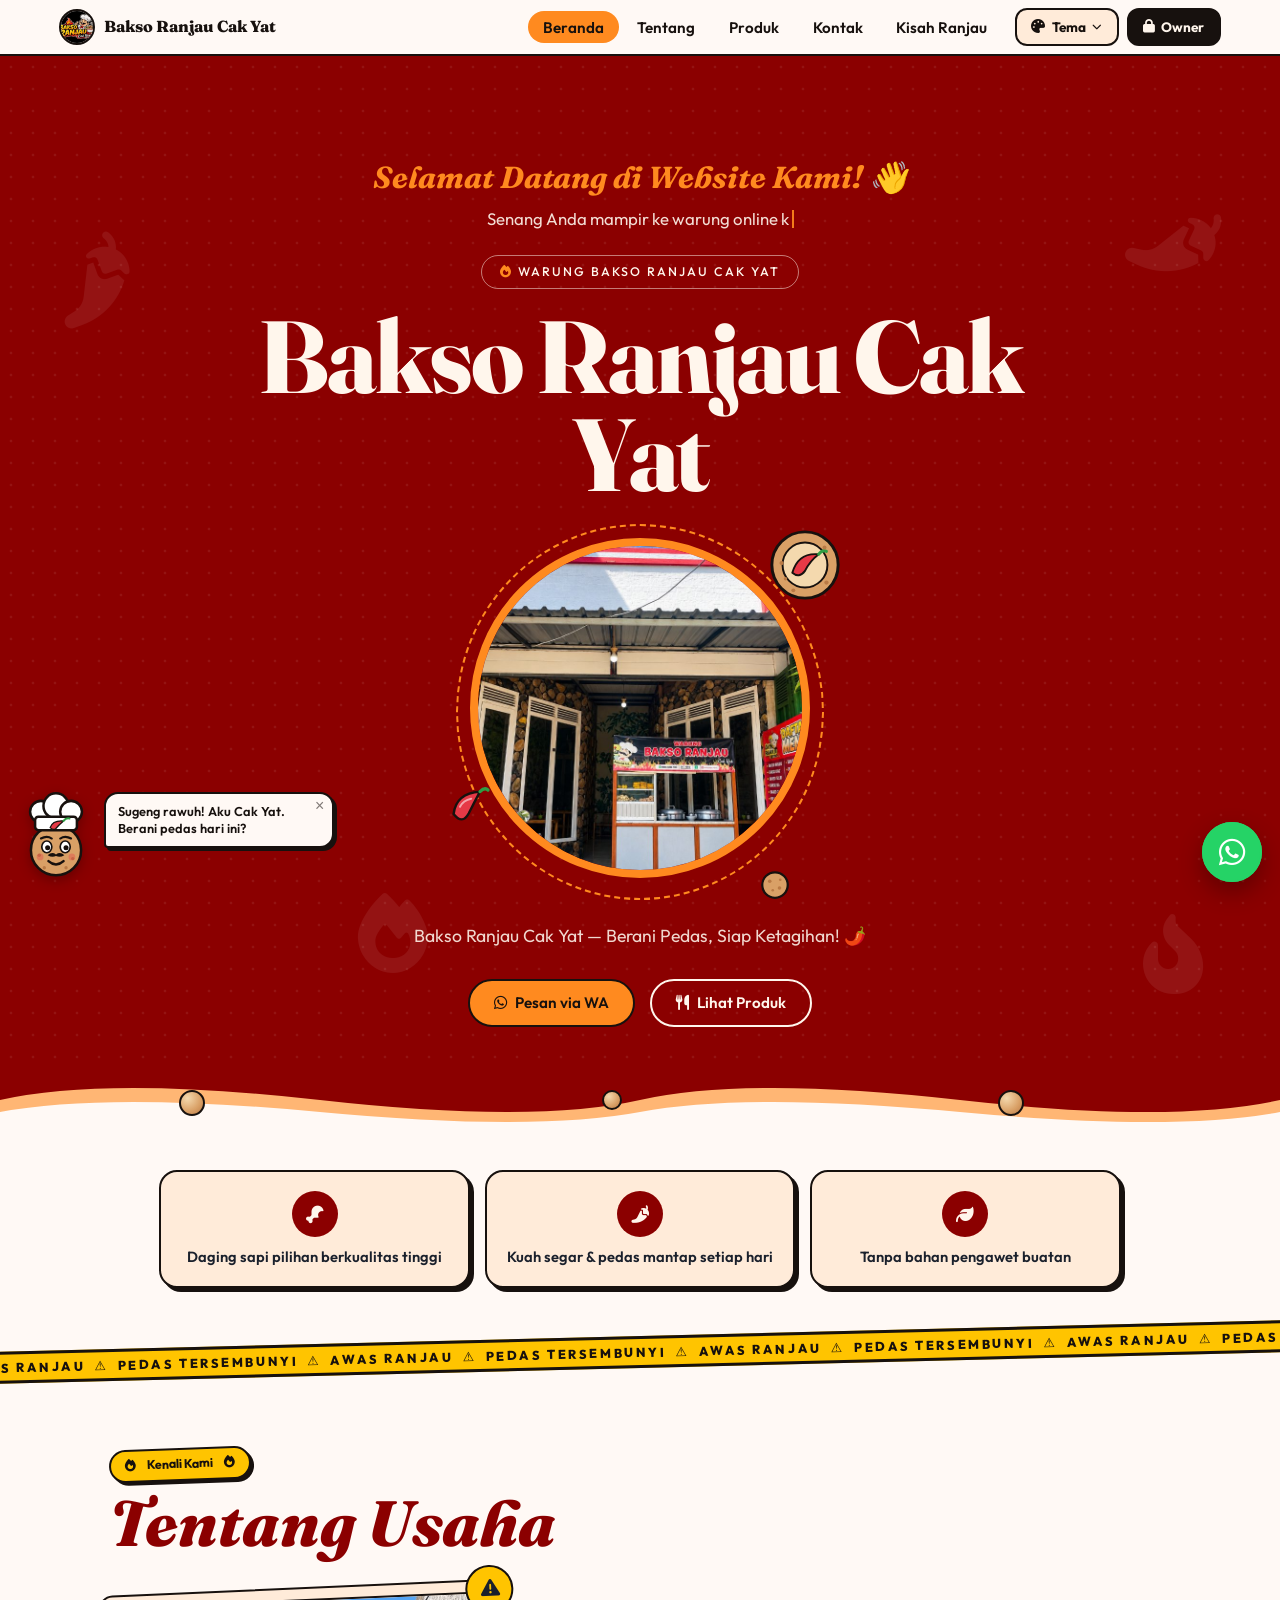
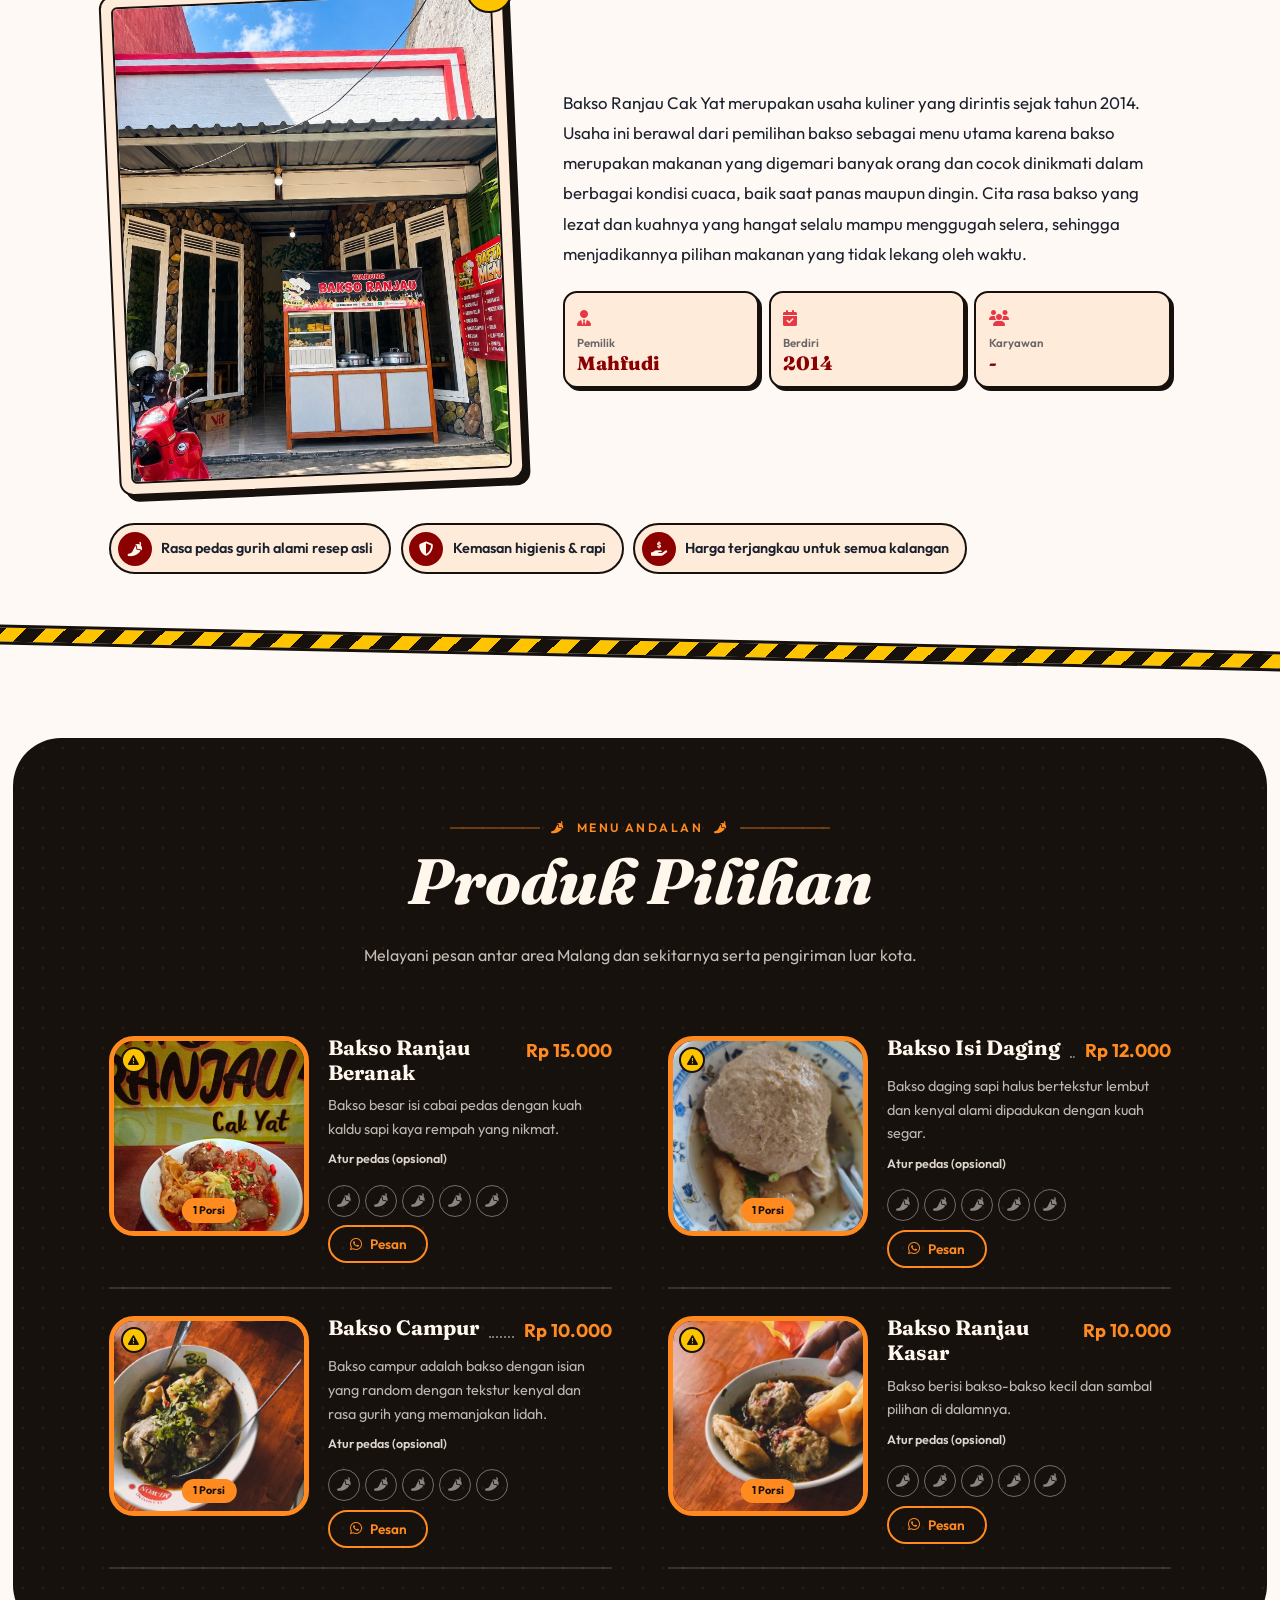
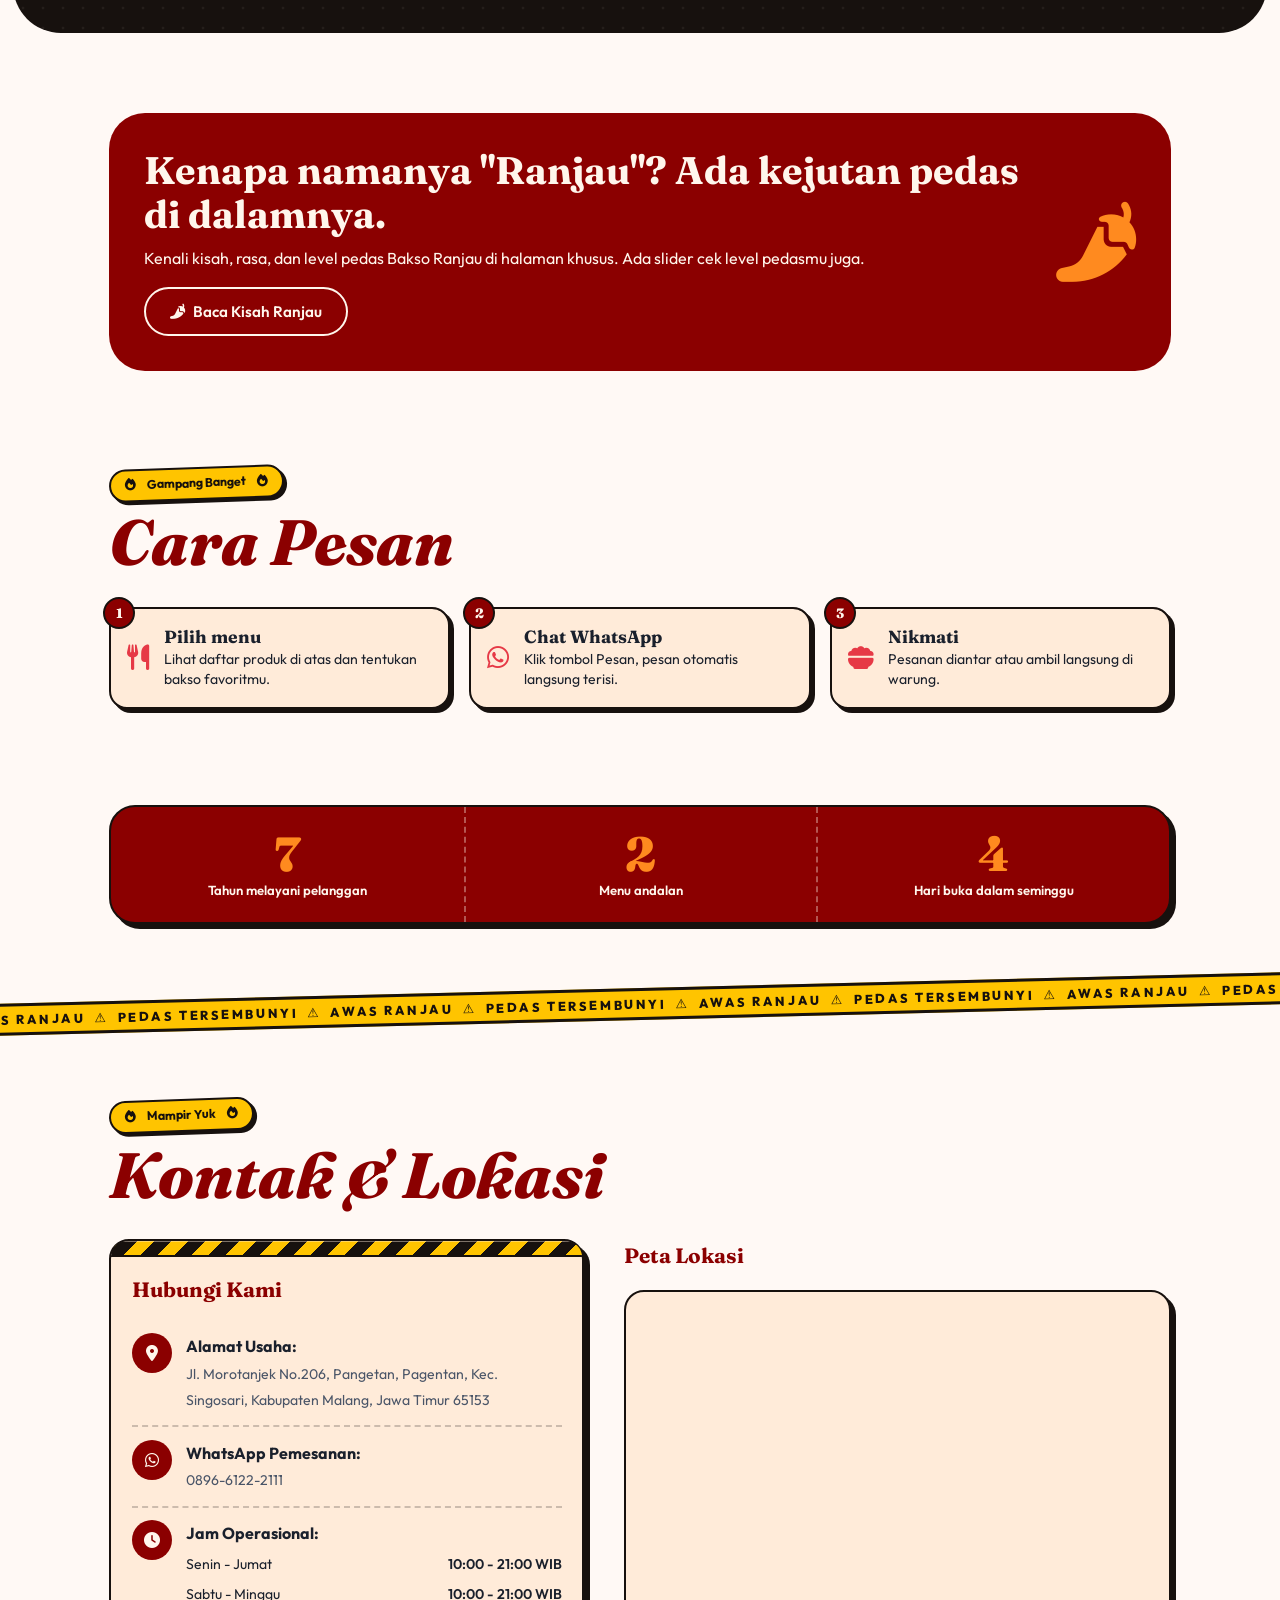
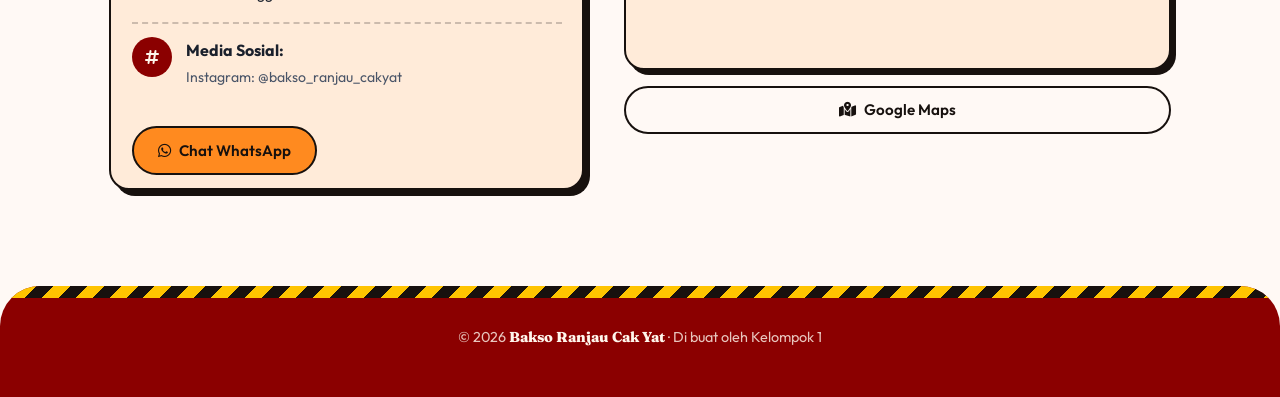
==== index.html @ 52c5f410 "Add files via upload" ====
<!DOCTYPE html>
<html lang="id">
<head>
    <meta charset="UTF-8">
    <meta name="viewport" content="width=device-width, initial-scale=1.0">
    <title id="siteTitle">Bakso Ranjau Cak Yat</title>
    
    <!-- Google Fonts -->
    <link rel="preconnect" href="https://fonts.googleapis.com">
    <link rel="preconnect" href="https://fonts.gstatic.com" crossorigin>
    <link href="https://fonts.googleapis.com/css2?family=Fraunces:ital,opsz,wght@0,9..144,600..900;1,9..144,600..900&family=Outfit:wght@400..700&display=swap" rel="stylesheet">
    
    <!-- FontAwesome icons -->
    <link rel="stylesheet" href="https://cdnjs.cloudflare.com/ajax/libs/font-awesome/6.4.0/css/all.min.css">

    <link rel="stylesheet" href="style.css?v=6">
</head>
<body>
    <header>
        <nav class="navbar">
            <a href="#beranda" class="logo-wrapper">
                <img id="navLogoImg" src="img/logo-toko.jpg" alt="Logo Toko" class="logo-img" onerror="this.src='https://placehold.co/40x40/8B0000/FFFFFF?text=Bakso'">
                <span class="logo" id="navLogo">Bakso Ranjau Cak Yat</span>
            </a>

            <!-- MENU NAVIGASI (di HP jadi bar bawah) -->
            <ul class="nav-links" id="navLinks">
                <li><a href="#beranda" class="aktif"><i class="fa-solid fa-house"></i><span>Beranda</span></a></li>
                <li><a href="#tentang"><i class="fa-solid fa-store"></i><span>Tentang</span></a></li>
                <li><a href="#produk"><i class="fa-solid fa-bowl-food"></i><span>Produk</span></a></li>
                <li><a href="#kontak"><i class="fa-solid fa-location-dot"></i><span>Kontak</span></a></li>
                <li><a href="ranjau.html"><i class="fa-solid fa-pepper-hot"></i><span>Kisah Ranjau</span></a></li>
            </ul>

            <div class="nav-aksi">
                <div class="theme-dropdown-container">
                    <button class="theme-dropdown-btn" id="btnThemeDropdown" onclick="toggleThemeDropdown(event)" aria-label="Pilih tema warna">
                        <i class="fa-solid fa-palette"></i><span class="teks">Tema</span><i class="fa-solid fa-chevron-down" style="font-size:.6rem"></i>
                    </button>
                    <div class="theme-dropdown-menu" id="themeDropdownMenu">
                        <button class="theme-option-btn" onclick="pilihTemaMenu('merahpedas')"><span class="theme-badge" style="background-color:#8B0000;"></span> Merah Pedas</button>
                        <button class="theme-option-btn" onclick="pilihTemaMenu('krem')"><span class="theme-badge" style="background-color:#FAEDCD;"></span> Krem Klasik</button>
                        <button class="theme-option-btn" onclick="pilihTemaMenu('abu')"><span class="theme-badge" style="background-color:#E2E8F0;"></span> Abu Modern</button>
                        <button class="theme-option-btn" onclick="pilihTemaMenu('kuning')"><span class="theme-badge" style="background-color:#FEF3C7;"></span> Kuning Hangat</button>
                        <button class="theme-option-btn" onclick="pilihTemaMenu('hijausejuk')"><span class="theme-badge" style="background-color:#D1FAE5;"></span> Hijau Sejuk</button>
                        <button class="theme-option-btn" onclick="pilihTemaMenu('ungu')"><span class="theme-badge" style="background-color:#EDE9FE;"></span> Ungu Elegan</button>
                    </div>
                </div>
                <a href="#" id="btnOpenOwner" class="btn-owner" aria-label="Menu owner" onclick="return window.bukaOwner?bukaOwner():(alert('owner.js tidak terbaca. Unggah owner.js ke folder yang sama dengan index.html.'),false)"><i class="fa-solid fa-lock"></i><span class="teks">Owner</span></a>
            </div>
        </nav>
    </header>

    <main>
        <div class="hero-band">
            <i class="fa-solid fa-pepper-hot float-deco d1"></i>
            <i class="fa-solid fa-fire float-deco d2"></i>
            <i class="fa-solid fa-pepper-hot float-deco d3"></i>
            <i class="fa-solid fa-fire-flame-curved float-deco d4"></i>

            <section id="beranda">
                <div class="hero">
                    <div class="hero-content">
                        <div class="welcome"><span class="welcome-hi">Selamat Datang di Website Kami! 👋</span><span class="welcome-type"><span id="welcomeTyping"></span><b class="caret"></b></span></div>
                        <span class="label-kecil" id="dispLabelKecil"><i class="fa-solid fa-fire"></i> Warung Bakso Ranjau Cak Yat</span>
                        <h1 id="dispNamaUsaha">Bakso Ranjau Cak Yat</h1>
                        <p id="dispSlogan">Bakso Ranjau Cak Yat — Berani Pedas, Siap Ketagihan! 🌶️</p>
                        <div class="hero-buttons">
                            <a href="#" id="btnPesanWaHero" class="btn btn-primary" target="_blank"><i class="fa-brands fa-whatsapp"></i> Pesan via WA</a>
                            <a href="#produk" class="btn btn-secondary"><i class="fa-solid fa-utensils"></i> Lihat Produk</a>
                        </div>
                    </div>
                    <div class="hero-image">
                        <div class="hero-image-wrapper">
                            <img id="dispFotoUtama" src="img/foto-utama.jpg" alt="Bakso Ranjau Cak Yat" onerror="this.src='https://placehold.co/400x360/8B0000/FFFFFF?text=Bakso+Ranjau+Cak+Yat'">
                            <div class="apung-wrap" aria-hidden="true">
                                <svg class="uap" style="left:34%" viewBox="0 0 16 36"><path d="M8 35 C0 28 14 22 8 14 C4 9 10 4 8 0" fill="none" stroke="#FFF6EC" stroke-width="3" stroke-linecap="round"/></svg>
                                <svg class="uap" style="left:50%;animation-delay:-1s" viewBox="0 0 16 36"><path d="M8 35 C0 28 14 22 8 14 C4 9 10 4 8 0" fill="none" stroke="#FFF6EC" stroke-width="3" stroke-linecap="round"/></svg>
                                <svg class="uap" style="left:66%;animation-delay:-2s" viewBox="0 0 16 36"><path d="M8 35 C0 28 14 22 8 14 C4 9 10 4 8 0" fill="none" stroke="#FFF6EC" stroke-width="3" stroke-linecap="round"/></svg>
                                <svg class="ba ba1" viewBox="0 0 80 80"><circle cx="40" cy="40" r="34" fill="#D9A066" stroke="#17110E" stroke-width="3"/><circle cx="40" cy="40" r="23" fill="#F4D9AE" stroke="#17110E" stroke-width="2"/><path d="M27 48 Q33 27 54 29 Q45 36 40 46 Q34 54 27 48Z" fill="#E63946" stroke="#17110E" stroke-width="2" stroke-linejoin="round"/><path d="M54 29 q4-5 8-3" stroke="#2F9E44" stroke-width="3" fill="none" stroke-linecap="round"/><g fill="#B97A45"><circle cx="16" cy="38" r="2.2"/><circle cx="62" cy="58" r="2.2"/><circle cx="28" cy="66" r="2"/><circle cx="60" cy="22" r="2"/><circle cx="20" cy="54" r="1.8"/></g></svg>
                                <svg class="ba ba2" viewBox="0 0 60 60"><path d="M12 40 Q15 14 45 12 Q37 27 31 39 Q23 54 12 40Z" fill="#E63946" stroke="#17110E" stroke-width="3" stroke-linejoin="round"/><path d="M45 12 q6-6 10-2" stroke="#2F9E44" stroke-width="4" fill="none" stroke-linecap="round"/><path d="M20 31 Q24 23 34 21" stroke="#fff" stroke-opacity=".55" stroke-width="2.5" fill="none" stroke-linecap="round"/></svg>
                                <svg class="ba ba3" viewBox="0 0 40 40"><circle cx="20" cy="20" r="17" fill="#D9A066" stroke="#17110E" stroke-width="3"/><g fill="#B97A45"><circle cx="13" cy="15" r="2.4"/><circle cx="26" cy="24" r="2.4"/><circle cx="17" cy="27" r="1.8"/><circle cx="27" cy="13" r="1.8"/></g></svg>
                            </div>
                        </div>
                    </div>
                </div>
            </section>
        </div>

        <div class="kuah" aria-hidden="true">
            <svg class="o2" viewBox="0 0 1200 56" preserveAspectRatio="none"><path d="M0 0H1200V38Q1150 58 1050 38T900 38T750 38T600 38T450 38T300 38T150 38T0 38Z"/></svg>
            <svg class="o1" viewBox="0 0 1200 56" preserveAspectRatio="none"><path d="M0 0H1200V26Q1150 50 1050 26T900 26T750 26T600 26T450 26T300 26T150 26T0 26Z"/></svg>
            <span class="bola b1"></span><span class="bola b2"></span><span class="bola b3"></span>
        </div>

        <div class="fakta-container">
            <div class="fakta-card" id="dispFakta1">
                <div class="fakta-icon-badge"><i class="fa-solid fa-drumstick-bite"></i></div>
                <span id="dispFakta1Teks">Daging sapi pilihan berkualitas tinggi</span>
            </div>
            <div class="fakta-card" id="dispFakta2">
                <div class="fakta-icon-badge"><i class="fa-solid fa-pepper-hot"></i></div>
                <span id="dispFakta2Teks">Kuah segar & pedas mantap setiap hari</span>
            </div>
            <div class="fakta-card" id="dispFakta3">
                <div class="fakta-icon-badge"><i class="fa-solid fa-leaf"></i></div>
                <span id="dispFakta3Teks">Tanpa bahan pengawet buatan</span>
            </div>
        </div>

        <div class="pita pita-teks" aria-hidden="true">AWAS RANJAU &nbsp;⚠&nbsp; PEDAS TERSEMBUNYI &nbsp;⚠&nbsp; AWAS RANJAU &nbsp;⚠&nbsp; PEDAS TERSEMBUNYI &nbsp;⚠&nbsp; AWAS RANJAU &nbsp;⚠&nbsp; PEDAS TERSEMBUNYI &nbsp;⚠&nbsp; AWAS RANJAU &nbsp;⚠&nbsp; PEDAS TERSEMBUNYI &nbsp;⚠&nbsp; AWAS RANJAU &nbsp;⚠&nbsp; PEDAS TERSEMBUNYI &nbsp;⚠&nbsp; AWAS RANJAU &nbsp;⚠&nbsp; PEDAS TERSEMBUNYI &nbsp;⚠&nbsp; AWAS RANJAU &nbsp;⚠&nbsp; PEDAS TERSEMBUNYI &nbsp;⚠&nbsp; AWAS RANJAU &nbsp;⚠&nbsp; PEDAS TERSEMBUNYI &nbsp;⚠&nbsp; </div>

        <section id="tentang">
            <div class="section-header">
                <span class="section-kicker"><i class="fa-solid fa-fire"></i> Kenali Kami <i class="fa-solid fa-fire"></i></span>
                <h2 class="section-title">Tentang Usaha</h2>
            </div>
            
            <div class="tentang-grid-container">
                <div class="tentang-card-main">
                    <p class="tentang-cerita-text" id="dispCerita">Bakso Ranjau Cak Yat merupakan usaha kuliner yang dirintis sejak tahun 2014. Usaha ini berawal dari pemilihan bakso sebagai menu utama karena bakso merupakan makanan yang digemari banyak orang dan cocok dinikmati dalam berbagai kondisi cuaca, baik saat panas maupun dingin. Cita rasa bakso yang lezat dan kuahnya yang hangat selalu mampu menggugah selera, sehingga menjadikannya pilihan makanan yang tidak lekang oleh waktu.</p>
                    
                    <div class="stats-grid-new">
                        <div class="stat-card-item">
                            <div class="stat-icon-wrapper"><i class="fa-solid fa-user-tie"></i></div>
                            <div>
                                <div class="stat-info-title">Pemilik</div>
                                <div class="stat-info-val" id="dispPemilik">Mahfudi</div>
                            </div>
                        </div>
                        <div class="stat-card-item">
                            <div class="stat-icon-wrapper"><i class="fa-solid fa-calendar-check"></i></div>
                            <div>
                                <div class="stat-info-title">Berdiri</div>
                                <div class="stat-info-val" id="dispBerdiri">2014</div>
                            </div>
                        </div>
                        <div class="stat-card-item">
                            <div class="stat-icon-wrapper"><i class="fa-solid fa-users"></i></div>
                            <div>
                                <div class="stat-info-title">Karyawan</div>
                                <div class="stat-info-val" id="dispKaryawan">-</div>
                            </div>
                        </div>
                    </div>
                </div>

                <div class="tentang-photo">
                    <span class="tentang-photo-badge"><i class="fa-solid fa-triangle-exclamation"></i></span>
                    <img id="dispFotoTentang" src="img/foto-utama.jpg" alt="Foto Usaha Bakso" class="tentang-img-main" onerror="this.src='https://placehold.co/420x300/8B0000/FFFFFF?text=Kuliner+Bakso+Singosari'">
                </div>
            </div>

            <div class="keunggulan-grid-new">
                <div class="keunggulan-card-item">
                    <div class="keunggulan-badge-icon kb-1"><i class="fa-solid fa-pepper-hot"></i></div>
                    <div class="keunggulan-text-title" id="dispKeunggulan1Teks">Rasa pedas gurih alami resep asli</div>
                </div>
                <div class="keunggulan-card-item">
                    <div class="keunggulan-badge-icon kb-2"><i class="fa-solid fa-shield-halved"></i></div>
                    <div class="keunggulan-text-title" id="dispKeunggulan2Teks">Kemasan higienis & rapi</div>
                </div>
                <div class="keunggulan-card-item">
                    <div class="keunggulan-badge-icon kb-3"><i class="fa-solid fa-hand-holding-dollar"></i></div>
                    <div class="keunggulan-text-title" id="dispKeunggulan3Teks">Harga terjangkau untuk semua kalangan</div>
                </div>
            </div>
        </section>

        <div class="pita pita-garis" aria-hidden="true"></div>

        <div class="band-dark">
            <section id="produk">
                <div class="section-header">
                    <span class="section-kicker"><i class="fa-solid fa-pepper-hot"></i> Menu Andalan <i class="fa-solid fa-pepper-hot"></i></span>
                    <h2 class="section-title">Produk Pilihan</h2>
                </div>
                <p class="keterangan-produk" id="dispKeteranganProduk">Melayani pesan antar area Malang dan sekitarnya serta pengiriman luar kota.</p>
                <div class="produk-grid" id="produkGrid"></div>
            </section>
        </div>

        <section id="kisah" class="reveal">
            <div class="kisah-card">
                <div>
                    <h3>Kenapa namanya "Ranjau"? Ada kejutan pedas di dalamnya.</h3>
                    <p>Kenali kisah, rasa, dan level pedas Bakso Ranjau di halaman khusus. Ada slider cek level pedasmu juga.</p>
                    <a href="ranjau.html" class="btn"><i class="fa-solid fa-pepper-hot"></i> Baca Kisah Ranjau</a>
                </div>
                <i class="fa-solid fa-pepper-hot goyang"></i>
            </div>
        </section>

        <section id="cara-pesan" class="reveal">
            <div class="section-header">
                <span class="section-kicker"><i class="fa-solid fa-fire"></i> Gampang Banget <i class="fa-solid fa-fire"></i></span>
                <h2 class="section-title">Cara Pesan</h2>
            </div>
            <div class="langkah-grid">
                <div class="langkah"><i class="fa-solid fa-utensils"></i><h3>Pilih menu</h3><p>Lihat daftar produk di atas dan tentukan bakso favoritmu.</p></div>
                <div class="langkah"><i class="fa-brands fa-whatsapp"></i><h3>Chat WhatsApp</h3><p>Klik tombol Pesan, pesan otomatis langsung terisi.</p></div>
                <div class="langkah"><i class="fa-solid fa-bowl-food"></i><h3>Nikmati</h3><p>Pesanan diantar atau ambil langsung di warung.</p></div>
            </div>
        </section>

        <section id="angka" class="reveal">
            <div class="angka-grid">
                <div class="angka-item"><b data-count id="cntTahun">0</b><span>Tahun melayani pelanggan</span></div>
                <div class="angka-item"><b data-count id="cntMenu">0</b><span>Menu andalan</span></div>
                <div class="angka-item"><b data-count="7">0</b><span>Hari buka dalam seminggu</span></div>
            </div>
        </section>

        <div class="pita pita-teks" aria-hidden="true">AWAS RANJAU &nbsp;⚠&nbsp; PEDAS TERSEMBUNYI &nbsp;⚠&nbsp; AWAS RANJAU &nbsp;⚠&nbsp; PEDAS TERSEMBUNYI &nbsp;⚠&nbsp; AWAS RANJAU &nbsp;⚠&nbsp; PEDAS TERSEMBUNYI &nbsp;⚠&nbsp; AWAS RANJAU &nbsp;⚠&nbsp; PEDAS TERSEMBUNYI &nbsp;⚠&nbsp; AWAS RANJAU &nbsp;⚠&nbsp; PEDAS TERSEMBUNYI &nbsp;⚠&nbsp; AWAS RANJAU &nbsp;⚠&nbsp; PEDAS TERSEMBUNYI &nbsp;⚠&nbsp; AWAS RANJAU &nbsp;⚠&nbsp; PEDAS TERSEMBUNYI &nbsp;⚠&nbsp; AWAS RANJAU &nbsp;⚠&nbsp; PEDAS TERSEMBUNYI &nbsp;⚠&nbsp; </div>

        <section id="kontak">
            <div class="section-header">
                <span class="section-kicker"><i class="fa-solid fa-fire"></i> Mampir Yuk <i class="fa-solid fa-fire"></i></span>
                <h2 class="section-title">Kontak & Lokasi</h2>
            </div>
            <div class="kontak-container">
                <div class="kontak-info">
                    <h3 style="font-family: var(--font-judul); color: var(--warna-utama); font-size: 1.3rem; margin-bottom: 0.8rem;">Hubungi Kami</h3>
                    <ul>
                        <li>
                            <div class="icon-circle"><i class="fa-solid fa-location-dot"></i></div>
                            <div>
                                <strong style="display: block; color: var(--warna-teks);">Alamat Usaha:</strong>
                                <span id="dispAlamat" style="color: #4A5568; font-size: 0.88rem;">Jl. Morotanjek No.206, Pangetan, Pagentan, Kec. Singosari, Kabupaten Malang, Jawa Timur 65153</span>
                            </div>
                        </li>
                        <li>
                            <div class="icon-circle"><i class="fa-brands fa-whatsapp"></i></div>
                            <div>
                                <strong style="display: block; color: var(--warna-teks);">WhatsApp Pemesanan:</strong>
                                <span id="dispNoWaTeks" style="color: #4A5568; font-size: 0.88rem;">0896-6122-2111</span>
                            </div>
                        </li>
                        <li>
                            <div class="icon-circle"><i class="fa-solid fa-clock"></i></div>
                            <div style="width: 100%;">
                                <strong style="display: block; color: var(--warna-teks);">Jam Operasional:</strong>
                                <table class="tabel-jam">
                                    <tr><td>Senin - Jumat</td><td id="dispJamWeekday">10:00 - 21:00 WIB</td></tr>
                                    <tr><td>Sabtu - Minggu</td><td id="dispJamWeekend">10:00 - 21:00 WIB</td></tr>
                                </table>
                            </div>
                        </li>
                        <li>
                            <div class="icon-circle"><i class="fa-solid fa-hashtag"></i></div>
                            <div>
                                <strong style="display: block; color: var(--warna-teks);">Media Sosial:</strong>
                                <span id="dispMedsos" style="color: #4A5568; font-size: 0.88rem;">Instagram: @bakso_ranjau_cakyat</span>
                            </div>
                        </li>
                    </ul>
                    <div style="margin-top: 1.5rem;">
                        <a href="#" id="btnChatKontak" class="btn btn-primary" target="_blank"><i class="fa-brands fa-whatsapp"></i> Chat WhatsApp</a>
                    </div>
                </div>

                <div style="display: flex; flex-direction: column; gap: 1rem;">
                    <h3 style="font-family: var(--font-judul); color: var(--warna-utama); font-size: 1.3rem;">Peta Lokasi</h3>
                    <div class="map-box" id="mapContainer">
                        <div style="padding: 1rem; color: #666;">Memuat Peta...</div>
                    </div>
                    <a href="https://maps.google.com/?q=Singosari+Malang" id="dispGoogleMaps" target="_blank" class="btn btn-secondary" style="text-align: center;"><i class="fa-solid fa-map-location-dot"></i> Google Maps</a>
                </div>
            </div>
        </section>
    </main>

    <footer>
        <p>&copy; <span id="dispTahunFooter">2026</span> <strong><span id="dispNamaUsahaFooter">Bakso Ranjau Cak Yat</span></strong> &middot; Di buat oleh Kelompok 1</p>
    </footer>

    <div class="maskot" id="maskot" data-ex="senyum" role="button" tabindex="0" aria-label="Cak Yat, ketuk untuk ngobrol">
        <svg class="maskot-svg" viewBox="0 0 100 110" aria-hidden="true">
            <circle class="wajah" cx="50" cy="72" r="30" stroke="#17110E" stroke-width="3"/>
            <g fill="#B97A45"><circle cx="30" cy="78" r="2"/><circle cx="70" cy="82" r="2"/><circle cx="62" cy="93" r="2"/><circle cx="36" cy="93" r="2"/></g>
            <g stroke="#17110E" stroke-width="3" fill="#fff" stroke-linejoin="round">
                <circle cx="32" cy="26" r="13"/><circle cx="50" cy="19" r="15"/><circle cx="68" cy="26" r="13"/>
                <rect x="25" y="32" width="50" height="16" rx="4"/>
            </g>
            <path d="M43 45 Q46 36 59 37 Q53 42 50 46 Q47 49 43 45Z" fill="#E63946" stroke="#17110E" stroke-width="1.6" stroke-linejoin="round"/>
            <path d="M59 37 q3-4 7-3" stroke="#2F9E44" stroke-width="2.6" fill="none" stroke-linecap="round"/>
            <g class="mata">
                <ellipse cx="39" cy="68" rx="6" ry="7" fill="#fff" stroke="#17110E" stroke-width="2"/><ellipse cx="61" cy="68" rx="6" ry="7" fill="#fff" stroke="#17110E" stroke-width="2"/>
                <circle cx="40" cy="69" r="3" fill="#17110E"/><circle cx="62" cy="69" r="3" fill="#17110E"/>
            </g>
            <path d="M32 58 Q39 54 45 58 M55 58 Q61 54 68 58" stroke="#17110E" stroke-width="2.5" fill="none" stroke-linecap="round"/>
            <circle cx="31" cy="80" r="4" fill="#E63946" opacity=".35"/><circle cx="69" cy="80" r="4" fill="#E63946" opacity=".35"/>
            <path d="M40 78 Q45 73 50 77 Q55 73 60 78 Q55 81 50 79 Q45 81 40 78Z" fill="#17110E"/>
            <path class="mt mt-senyum" d="M41 85 Q50 93 59 85" stroke="#17110E" stroke-width="3" fill="none" stroke-linecap="round"/>
            <g class="mt mt-nyengir"><path d="M38 83 Q50 99 62 83Z" fill="#fff" stroke="#17110E" stroke-width="3" stroke-linejoin="round"/><path d="M41 88 H59" stroke="#17110E" stroke-width="2"/></g>
            <g class="mt mt-pedas"><ellipse cx="50" cy="89" rx="7" ry="7" fill="#7A1010" stroke="#17110E" stroke-width="3"/><path d="M46 92 Q50 88 54 92" fill="#E63946"/></g>
            <g class="keringat" fill="#7CC7FF" stroke="#17110E" stroke-width="1.6"><path d="M78 56 q5 7 0 11 q-5-4 0-11z"/><path d="M20 64 q4 6 0 9 q-4-3 0-9z"/></g>
        </svg>
        <div class="maskot-bubble" id="maskotBubble"><button type="button" class="maskot-tutup" id="maskotTutup" aria-label="Sembunyikan Cak Yat">&times;</button><span id="maskotTeks"></span></div>
    </div>

    <a href="#" id="waFloat" class="wa-float" target="_blank" aria-label="WhatsApp Chat"><i class="fa-brands fa-whatsapp"></i></a>

    <div class="modal-overlay" id="modalPassword">
        <div class="modal-content" style="max-width: 380px; text-align: center;">
            <button class="modal-close" onclick="closeModal('modalPassword')">&times;</button>
            <h3 style="margin-bottom: 0.8rem; color: var(--warna-utama);"><i class="fa-solid fa-user-shield"></i> Akses Owner</h3>
            <p style="font-size: 0.85rem; margin-bottom: 1rem; color: #666;">Masukkan password pemilik untuk mengedit:</p>
            <div class="form-group">
                <input type="password" id="inputPassOwner" placeholder="Password Owner" style="text-align: center; font-size: 1rem;">
            </div>
            <p id="errorPass" style="color: #E53E3E; font-size: 0.8rem; display: none; margin-bottom: 0.8rem;">Password salah!</p>
            <button onclick="checkOwnerPass()" class="btn btn-primary" style="width: 100%;">Masuk Panel</button>
        </div>
    </div>

    <div class="modal-overlay" id="modalDashboard">
        <div class="modal-content">
            <button class="modal-close" onclick="closeModal('modalDashboard')">&times;</button>
            <h2 style="margin-bottom: 1rem; color: var(--warna-utama); font-family: var(--font-judul);"><i class="fa-solid fa-pen-to-square"></i> Panel Kelola Website</h2>

            <div style="display: flex; flex-wrap: wrap; gap: 0.3rem; border-bottom: 2px solid #E2E8F0; margin-bottom: 1rem;">
                <button class="tab-btn active" onclick="switchTab(event, 'tabProduk')">Produk</button>
                <button class="tab-btn" onclick="switchTab(event, 'tabFotoLogo')">Logo/Foto Toko</button>
                <button class="tab-btn" onclick="switchTab(event, 'tabKontakJam')">Kontak</button>
                <button class="tab-btn" onclick="switchTab(event, 'tabPassword')">Password Owner</button>
                <button class="tab-btn" onclick="switchTab(event, 'tabPublikasi')">Publikasi</button>
            </div>

            <!-- TAB 1: Produk -->
            <div id="tabProduk" class="tab-content active">
                <button onclick="openFormProduk()" class="btn btn-primary" style="margin-bottom: 1rem;"><i class="fa-solid fa-plus"></i> Tambah Produk</button>
                <table class="admin-table">
                    <thead><tr><th>Foto</th><th>Nama</th><th>Harga</th><th>Aksi</th></tr></thead>
                    <tbody id="tbodyProdukAdmin"></tbody>
                </table>
            </div>

            <!-- TAB 2: Logo/Foto Toko -->
            <div id="tabFotoLogo" class="tab-content">
                <form onsubmit="saveInfoUsaha(event)">
                    <div class="form-grid">
                        <div class="form-group">
                            <label>Logo Toko</label>
                            <input type="file" id="fileLogoToko" accept="image/*" onchange="previewLogoPhoto(this)">
                            <input type="hidden" id="editLogoToko">
                            <img id="previewLogoToko" class="image-preview" src="" alt="" style="margin-top:.5rem;">
                        </div>
                        <div class="form-group">
                            <label>Foto Utama</label>
                            <input type="file" id="fileFotoUtama" accept="image/*" onchange="previewMainPhoto(this)">
                            <input type="hidden" id="editFotoUtama">
                            <img id="previewFotoUtama" class="image-preview" src="" alt="" style="margin-top:.5rem;">
                        </div>
                    </div>
                    <button type="submit" class="btn btn-primary" style="width: 100%; margin-top:1rem;">Simpan Foto/Logo</button>
                </form>
            </div>

            <!-- TAB 3: Kontak -->
            <div id="tabKontakJam" class="tab-content">
                <form onsubmit="saveInfoUsaha(event)">
                    <div class="form-grid">
                        <div class="form-group"><label>No WA</label><input type="text" id="editNoWa" required></div>
                        <div class="form-group"><label>Teks WA</label><input type="text" id="editNoWaTeks" required></div>
                    </div>
                    <div class="form-group"><label>Alamat</label><input type="text" id="editAlamat" required></div>
                    <div class="form-grid">
                        <div class="form-group"><label>Jam Weekday</label><input type="text" id="editJamWeekday" required></div>
                        <div class="form-group"><label>Jam Weekend</label><input type="text" id="editJamWeekend" required></div>
                    </div>
                    <div class="form-grid">
                        <div class="form-group"><label>Medsos</label><input type="text" id="editMedsos" required></div>
                        <div class="form-group"><label>Link Maps</label><input type="text" id="editLinkMaps" required></div>
                    </div>
                    <button type="submit" class="btn btn-primary" style="width: 100%; margin-top: 1rem;">Simpan Kontak</button>
                </form>
            </div>

            <!-- TAB 4: Password Owner -->
            <div id="tabPassword" class="tab-content">
                <form onsubmit="saveInfoUsaha(event)">
                    <div class="form-group">
                        <label>Ganti Password Owner</label>
                        <input type="text" id="editOwnerPass" placeholder="Masukkan password baru">
                    </div>
                    <button type="submit" class="btn btn-primary" style="width: 100%; margin-top: 1rem;">Simpan Password</button>
                </form>
            </div>

            <!-- TAB 5: Publikasi -->
            <div id="tabPublikasi" class="tab-content">
                <p style="font-size:.88rem;margin-bottom:1rem;">Perubahan dari panel ini tersimpan di browser ini. Agar terlihat di semua perangkat: unduh <b>aaa.js</b>, lalu ganti file aaa.js di GitHub. Password baru juga ikut tersimpan di aaa.js.</p>
                <button type="button" onclick="downloadAaa()" class="btn btn-primary" style="width:100%;"><i class="fa-solid fa-download"></i> Unduh aaa.js Terbaru</button>
                <button type="button" onclick="resetData()" class="btn btn-danger" style="width:100%;margin-top:.6rem;"><i class="fa-solid fa-rotate-left"></i> Reset ke Data Asli (aaa.js)</button>
            </div>

        </div>
    </div>

    <div class="modal-overlay" id="modalFormProduk">
        <div class="modal-content" style="max-width: 450px;">
            <button class="modal-close" onclick="closeModal('modalFormProduk')">&times;</button>
            <h3 id="judulFormProduk" style="margin-bottom: 1rem; color: var(--warna-utama);">Form Produk</h3>
            <form id="formProduk" onsubmit="saveFormProduk(event)">
                <input type="hidden" id="editProdukIndex">
                <div class="form-group"><label>Nama</label><input type="text" id="prodNama" required></div>
                <div class="form-grid">
                    <div class="form-group"><label>Berat/Porsi</label><input type="text" id="prodBerat" required></div>
                    <div class="form-group"><label>Harga</label><input type="text" id="prodHarga" required></div>
                </div>
                <div class="form-group">
                    <label>Foto</label>
                    <input type="file" id="fileFotoProduk" accept="image/*" onchange="previewProductPhoto(this)">
                    <input type="hidden" id="prodFoto">
                    <img id="previewFotoProduk" class="image-preview" src="" alt="" style="margin-top:.5rem;">
                </div>
                <div class="form-group"><label>Zoom</label><select id="prodZoom"><option value="1">100%</option><option value="1.15">115%</option></select></div>
                <div class="form-group"><label>Deskripsi</label><textarea id="prodDesc" rows="2" required></textarea></div>
                <button type="submit" class="btn btn-primary" style="width: 100%;">Simpan Produk</button>
            </form>
        </div>
    </div>

    <script src="aaa.js?v=5"></script>
    <script src="app.js?v=6"></script>
    <script src="owner.js?v=6"></script>
</body>
</html>
---- style.css ----
:root{--warna-utama:#8B0000;--warna-utama-rgb:139,0,0;--warna-aksen:#E63946;--warna-api:#FF8A1F;--warna-harga:#059669;--warna-latar:#FFF9F5;--warna-teks:#1A202C;--warna-putih:#fff;--tinta:#17110E;--krim:#FFF6EC;--font-judul:'Fraunces',Georgia,serif;--font-isi:'Outfit',system-ui,sans-serif;--produk-img-object-fit:cover;--produk-img-height:200px;--shadow-lg:0 30px 60px -20px rgba(0,0,0,.4);
/* warna turunan: otomatis ikut tema yang dipilih */
--permukaan:color-mix(in srgb,var(--warna-api) 13%,var(--warna-latar));--garis:color-mix(in srgb,var(--tinta) 22%,transparent)}
*{margin:0;padding:0;box-sizing:border-box}
html{scroll-behavior:smooth}
body{font-family:var(--font-isi);color:var(--warna-teks);background:var(--warna-latar);line-height:1.65;overflow-x:hidden;-webkit-font-smoothing:antialiased;transition:background-color .4s}
main{overflow-x:clip}
img{max-width:100%}
section[id]{scroll-margin-top:80px}

/* ========== NAVIGASI BARU ==========
   Desktop: bar tipis, menu berbentuk pil.
   HP: menu pindah ke bar mengambang di bawah layar (mudah dijangkau jempol). */
header{position:sticky;top:0;z-index:900;background:var(--warna-latar);border-bottom:2px solid var(--tinta);transition:background-color .4s}
.navbar{display:flex;align-items:center;gap:.8rem;padding:.5rem 1.2rem;max-width:1200px;margin:0 auto}
.logo-wrapper{display:flex;align-items:center;gap:.55rem;text-decoration:none;min-width:0;margin-right:auto}
.logo-img{width:36px;height:36px;flex:none;object-fit:cover;border-radius:50%;border:2px solid var(--tinta)}
.logo{font-family:var(--font-judul);font-weight:800;font-size:1rem;color:var(--tinta);line-height:1.1;white-space:nowrap;overflow:hidden;text-overflow:ellipsis}
.nav-links{display:flex;gap:.2rem;list-style:none}
.nav-links a{display:flex;align-items:center;gap:.45rem;padding:.4rem .95rem;border-radius:999px;font:600 .95rem var(--font-isi);color:var(--tinta);text-decoration:none;transition:background .2s}
.nav-links a i{display:none}
.nav-links a:hover{background:var(--permukaan)}
.nav-links a.aktif{background:var(--warna-api)}
.nav-aksi{display:flex;align-items:center;gap:.5rem}
.theme-dropdown-btn,.btn-owner{display:inline-flex;align-items:center;justify-content:center;gap:.4rem;height:38px;padding:0 .9rem;border-radius:12px;border:2px solid var(--tinta);background:var(--permukaan);color:var(--tinta);font:700 .85rem var(--font-isi);cursor:pointer;text-decoration:none;transition:transform .15s}
.btn-owner{background:var(--tinta);color:var(--krim)}
.theme-dropdown-btn:active,.btn-owner:active{transform:scale(.94)}
.theme-dropdown-container{position:relative;display:inline-block}
.theme-dropdown-menu{display:none;position:absolute;top:125%;right:0;min-width:180px;background:var(--warna-latar);border:2px solid var(--tinta);border-radius:14px;padding:.35rem;z-index:999;box-shadow:4px 4px 0 var(--tinta)}
.theme-dropdown-menu.show{display:block}
.theme-option-btn{width:100%;display:flex;align-items:center;gap:.6rem;padding:.5rem .7rem;border:0;background:none;font:600 .88rem var(--font-isi);color:var(--tinta);border-radius:10px;cursor:pointer;text-align:left}
.theme-option-btn:hover{background:var(--permukaan)}
.theme-badge{width:16px;height:16px;border-radius:50%;border:1.5px solid var(--tinta);flex:none}

/* TOMBOL UMUM */
.btn{display:inline-flex;align-items:center;justify-content:center;gap:.5rem;padding:.8rem 1.5rem;font:600 .95rem var(--font-isi);text-decoration:none;border-radius:999px;border:2px solid var(--tinta);background:transparent;color:var(--tinta);cursor:pointer;transition:transform .2s,background .2s,color .2s}
.btn:hover{transform:translateY(-3px)}
.btn-primary{background:var(--warna-api);color:var(--tinta)}
.btn-danger{background:#E53E3E;color:#fff;border-color:#E53E3E}
.btn-warning{background:#ED8936;color:#fff;border-color:#ED8936}

/* ========== HERO (BERANDA, desain tetap) ========== */
.hero-band{position:relative;background:var(--warna-utama) radial-gradient(rgba(255,246,236,.08) 1.5px,transparent 1.6px) 0 0/22px 22px;padding:6rem 1.2rem 3rem;overflow:hidden;color:var(--krim);transition:background-color .4s}
.float-deco{position:absolute;font-size:5rem;color:rgba(255,246,236,.08)}
.d1{top:18%;left:4%;transform:rotate(-20deg)}.d2{bottom:10%;left:28%}.d3{top:14%;right:5%;transform:rotate(25deg)}.d4{bottom:8%;right:6%}
#beranda{position:relative;z-index:1;padding:0;max-width:none}
.hero{max-width:900px;margin:0 auto;display:flex;flex-direction:column;align-items:center;text-align:center}
.hero-content{display:contents}
.label-kecil{order:1;display:inline-block;padding:.35rem 1.1rem;border:1.5px solid rgba(255,246,236,.5);border-radius:999px;font-size:.78rem;letter-spacing:.16em;text-transform:uppercase;font-weight:500;margin-bottom:1.2rem}
.label-kecil i{color:var(--warna-api)}
.hero h1{order:2;font-family:var(--font-judul);font-weight:800;font-size:clamp(2.4rem,10vw,6.4rem);line-height:.95;letter-spacing:-.02em;color:var(--krim)}
.hero-image{order:3;margin:2.2rem 0}
.hero-image-wrapper{position:relative;width:min(340px,70vw);aspect-ratio:1}
.hero-image-wrapper::before{content:'';position:absolute;inset:-14px;border-radius:50%;border:2px dashed var(--warna-api)}
.hero-image-wrapper>img{width:100%;height:100%;object-fit:cover;border-radius:50%;border:8px solid var(--warna-api);background:var(--tinta)}
/* ilustrasi bakso, cabai & uap di sekitar foto toko */
.apung-wrap{position:absolute;inset:0;pointer-events:none}
.ba{position:absolute;display:block;animation:apung2 4s ease-in-out infinite}
.ba1{width:78px;height:78px;right:-34px;top:-12px}
.ba2{width:48px;height:48px;left:-26px;bottom:16%;animation-delay:-1.3s}
.ba3{width:30px;height:30px;right:6%;bottom:-14px;animation-delay:-2.4s}
@keyframes apung2{50%{transform:translateY(-12px) rotate(8deg)}}
.uap{position:absolute;top:-40px;width:16px;height:36px;opacity:0;animation:uap 3s ease-in infinite}
@keyframes uap{0%{transform:translateY(16px);opacity:0}35%{opacity:.75}100%{transform:translateY(-14px);opacity:0}}
.hero-content p{order:4;max-width:36rem;font-size:1.1rem;opacity:.88;margin-bottom:1.8rem}
.hero-buttons{order:5;display:flex;flex-wrap:wrap;justify-content:center;gap:.9rem}
.hero .btn-secondary{border-color:var(--krim);color:var(--krim)}
.hero .btn-secondary:hover{background:var(--krim);color:var(--tinta)}
.welcome{order:0;display:flex;flex-direction:column;align-items:center;gap:.2rem;margin-bottom:1.4rem}
.welcome-hi{font-family:var(--font-judul);font-style:italic;font-weight:700;font-size:clamp(1.2rem,4vw,1.9rem);color:var(--warna-api)}
.welcome-type{min-height:1.6em;font-size:1.05rem;opacity:.9}
.caret{display:inline-block;width:2px;height:1.1em;background:var(--warna-api);margin-left:3px;vertical-align:-3px;animation:kedip .8s steps(1) infinite}
@keyframes kedip{50%{opacity:0}}

/* ANIMASI BARU di bawah beranda: permukaan kuah bergelombang + bakso mengapung */
.kuah{position:relative;height:56px;margin-top:-1px;overflow:hidden;pointer-events:none}
.kuah svg{position:absolute;left:0;top:0;width:200%;height:100%}
.kuah .o1{fill:var(--warna-utama);animation:ombak 10s linear infinite;transition:fill .4s}
.kuah .o2{fill:var(--warna-api);opacity:.6;animation:ombak 16s linear infinite reverse}
@keyframes ombak{to{transform:translateX(-50%)}}
.bola{position:absolute;top:16px;width:26px;height:26px;border-radius:50%;background:radial-gradient(circle at 30% 28%,#F4D9AE,#D9A066 60%,#B97A45);border:2px solid var(--tinta);animation:apung 3.2s ease-in-out infinite}
.b1{left:14%}.b2{left:47%;width:20px;height:20px;animation-delay:-1.1s}.b3{left:78%;animation-delay:-2s}
@keyframes apung{50%{transform:translateY(12px)}}

/* ========== SECTION ========== */
section{max-width:1100px;margin:0 auto;padding:5rem 1.2rem 1rem}
.section-header{text-align:center;margin-bottom:3rem}
.section-kicker{display:flex;align-items:center;justify-content:center;gap:.7rem;max-width:380px;margin:0 auto;font-size:.76rem;letter-spacing:.2em;text-transform:uppercase;font-weight:600;color:var(--warna-aksen)}
.section-kicker::before,.section-kicker::after{content:'';flex:1;height:2px;background:currentColor;opacity:.35}
.section-title{font-family:var(--font-judul);font-style:italic;font-weight:800;font-size:clamp(2rem,6vw,4rem);line-height:1.1;color:var(--warna-utama);margin-top:.5rem}
/* judul section baru (selain Produk): rata kiri, label berbentuk stiker */
:is(#tentang,#kontak,#cara-pesan) .section-header{text-align:left;margin-bottom:1.8rem}
:is(#tentang,#kontak,#cara-pesan) .section-kicker{display:inline-flex;max-width:none;margin:0;padding:.25rem .85rem;border:2px solid var(--tinta);border-radius:999px;background:var(--warna-api);color:var(--tinta);font-size:.78rem;letter-spacing:0;text-transform:none;font-weight:700;transform:rotate(-2deg)}
:is(#tentang,#kontak,#cara-pesan) .section-kicker::before,:is(#tentang,#kontak,#cara-pesan) .section-kicker::after{display:none}

/* ========== FAKTA (baru) ========== */
.fakta-container{max-width:1000px;margin:2.5rem auto 0;padding:0 1.2rem;display:grid;grid-template-columns:repeat(3,1fr);gap:.9rem}
.fakta-card{display:flex;flex-direction:column;align-items:center;text-align:center;gap:.6rem;padding:1.2rem .9rem;font-weight:600;font-size:.92rem;line-height:1.35;background:var(--permukaan);border:2px solid var(--tinta);border-radius:18px;box-shadow:4px 4px 0 var(--tinta)}
.fakta-icon-badge{width:46px;height:46px;border-radius:50%;background:var(--warna-utama);color:var(--krim);display:grid;place-items:center;font-size:1.1rem}

/* ========== TENTANG (baru) ========== */
.tentang-grid-container{display:grid;grid-template-columns:.8fr 1.2fr;gap:3rem;align-items:center}
.tentang-photo{order:-1;position:relative;transform:rotate(-2.5deg);padding:10px;background:var(--permukaan);border:2px solid var(--tinta);border-radius:14px;box-shadow:6px 6px 0 var(--tinta)}
.tentang-img-main{display:block;width:100%;aspect-ratio:4/5;object-fit:cover;border-radius:6px;border:2px solid var(--tinta);background:var(--krim)}
.tentang-photo-badge{position:absolute;z-index:2;top:-16px;right:-12px;width:48px;height:48px;border-radius:50%;background:var(--warna-api);border:2px solid var(--tinta);display:grid;place-items:center;font-size:1.2rem}
.tentang-cerita-text{font-size:1.05rem;line-height:1.8}
.stats-grid-new{display:grid;grid-template-columns:repeat(3,1fr);gap:.6rem;margin-top:1.4rem}
.stat-card-item{display:flex;flex-direction:column;gap:.1rem;padding:.7rem .8rem;background:var(--permukaan);border:2px solid var(--tinta);border-radius:14px;box-shadow:3px 3px 0 var(--tinta)}
.stat-icon-wrapper{color:var(--warna-aksen);font-size:1rem}
.stat-info-title{font-size:.72rem;font-weight:600;opacity:.65}
.stat-info-val{font-family:var(--font-judul);font-weight:800;font-size:1.2rem;line-height:1.2;color:var(--warna-utama)}
.keunggulan-grid-new{margin-top:2.2rem;display:flex;flex-wrap:wrap;gap:.6rem}
.keunggulan-card-item{display:flex;align-items:center;gap:.6rem;padding:.4rem 1rem .4rem .4rem;background:var(--permukaan);border:2px solid var(--tinta);border-radius:999px}
.keunggulan-badge-icon{width:34px;height:34px;flex:none;border-radius:50%;background:var(--warna-utama);color:var(--krim);display:grid;place-items:center;font-size:.9rem}
.keunggulan-text-title{font-weight:600;font-size:.9rem;line-height:1.3}

/* ========== PRODUK (desain desktop tetap) ========== */
.band-dark{margin:5rem .8rem 0;border-radius:48px;background:#17110E radial-gradient(rgba(255,246,236,.06) 1.5px,transparent 1.6px) 0 0/20px 20px;color:var(--krim);padding-bottom:3rem}
.band-dark .section-title{color:var(--krim)}
.band-dark .section-kicker{color:var(--warna-api)}
.keterangan-produk{text-align:center;max-width:38rem;margin:-1.4rem auto 3rem;opacity:.75}
.produk-grid{display:grid;grid-template-columns:repeat(2,1fr);gap:.5rem 3.5rem}
.produk-card{display:grid;grid-template-columns:auto 1fr;gap:1.2rem;align-items:start;padding:1.2rem 0;border-bottom:2px solid rgba(255,246,236,.14)}
.produk-img-container{position:relative;width:var(--produk-img-height);height:var(--produk-img-height);overflow:hidden;border-radius:25px;border:5px solid var(--warna-api);background:#2a1d18}
.produk-img-container img{width:100%;height:100%;object-fit:var(--produk-img-object-fit)}
.produk-badge-porsi{position:absolute;bottom:.5rem;left:50%;transform:translateX(-50%);white-space:nowrap;background:var(--warna-api);color:var(--tinta);font-weight:700;font-size:.68rem;padding:.2rem .7rem;border-radius:999px}
.produk-body{display:grid;grid-template-columns:auto 1fr auto;column-gap:.6rem;row-gap:.55rem;align-content:start}
.produk-body::before{content:'';grid-column:2;grid-row:1;align-self:end;margin-bottom:.5rem;border-bottom:2px dotted rgba(255,246,236,.45)}
.produk-title{grid-column:1;grid-row:1;font-family:var(--font-judul);font-weight:700;font-size:1.3rem;line-height:1.2}
.produk-harga{grid-column:3;grid-row:1;color:var(--warna-api);font-weight:700;font-size:1.15rem;white-space:nowrap}
.produk-desc{grid-column:1/-1;font-size:.9rem;opacity:.72}
.produk-card .btn{grid-column:1/-1;justify-self:start;padding:.5rem 1.2rem;font-size:.85rem;color:var(--warna-api);border-color:var(--warna-api)}
.produk-card .btn:hover{background:var(--warna-api);color:var(--tinta)}

/* ========== KISAH (kartu menuju ranjau.html, desain tetap) ========== */
.kisah-card{display:grid;grid-template-columns:1fr auto;gap:2rem;align-items:center;padding:2.2rem;border-radius:36px;background:var(--warna-utama);color:var(--krim);overflow:hidden;position:relative;transition:background-color .4s}
.kisah-card h3{font-family:var(--font-judul);font-size:clamp(1.4rem,4vw,2.4rem);line-height:1.15;margin-bottom:.5rem}
.kisah-card .goyang{font-size:5rem;color:var(--warna-api);animation:goyang 2.4s ease-in-out infinite}
@keyframes goyang{0%,100%{transform:rotate(-12deg)}50%{transform:rotate(12deg) scale(1.1)}}
.kisah-card .btn{border-color:var(--krim);color:var(--krim);margin-top:1rem}
.kisah-card .btn:hover{background:var(--krim);color:var(--tinta)}

/* ========== CARA PESAN (baru) ========== */
.langkah-grid{display:grid;grid-template-columns:repeat(3,1fr);gap:1.2rem;counter-reset:l}
.langkah{counter-increment:l;position:relative;display:grid;grid-template-columns:auto 1fr;align-items:center;gap:.1rem .9rem;padding:1.1rem 1.1rem 1.1rem 1rem;background:var(--permukaan);border:2px solid var(--tinta);border-radius:18px;box-shadow:4px 4px 0 var(--tinta)}
.langkah::before{content:counter(l);position:absolute;top:-12px;left:-8px;width:28px;height:28px;border-radius:50%;background:var(--warna-utama);color:var(--krim);display:grid;place-items:center;font:800 .85rem var(--font-judul);border:2px solid var(--tinta)}
.langkah i{grid-row:1/3;font-size:1.6rem;color:var(--warna-aksen)}
.langkah h3{font-family:var(--font-judul);font-size:1.1rem;line-height:1.2}
.langkah p{font-size:.88rem;line-height:1.45}

/* ========== ANGKA (baru) ========== */
.angka-grid{display:grid;grid-template-columns:repeat(3,1fr);text-align:center;background:var(--warna-utama);color:var(--krim);border:2px solid var(--tinta);border-radius:26px;box-shadow:5px 5px 0 var(--tinta);overflow:hidden;transition:background-color .4s}
.angka-item{padding:1.4rem .6rem}
.angka-item+.angka-item{border-left:2px dashed rgba(255,246,236,.35)}
.angka-item b{display:block;font-family:var(--font-judul);font-weight:800;font-size:clamp(1.8rem,7vw,3rem);line-height:1;color:var(--warna-api)}
.angka-item span{display:block;margin-top:.3rem;font-weight:600;font-size:.82rem;line-height:1.3}

/* ========== KONTAK (baru, bergaya nota warung) ========== */
.kontak-container{display:grid;grid-template-columns:1fr 1.15fr;gap:2.5rem;align-items:start}
.kontak-info{padding:1.3rem 1.3rem .8rem;background:var(--permukaan);border:2px solid var(--tinta);border-radius:20px;box-shadow:6px 6px 0 var(--tinta)}
.kontak-info ul{list-style:none;margin-top:.4rem}
.kontak-info li{display:flex;gap:.9rem;align-items:flex-start;padding:.8rem 0;border-bottom:2px dashed var(--garis)}
.kontak-info li:last-child{border-bottom:0}
.icon-circle{flex:none;width:40px;height:40px;border-radius:50%;background:var(--warna-utama);color:var(--krim);display:grid;place-items:center}
.tabel-jam{width:100%;border-collapse:collapse;margin-top:.2rem;font-size:.88rem}
.tabel-jam td{padding:.2rem 0}
.tabel-jam td:last-child{text-align:right;font-weight:600}
.map-box{height:380px;border-radius:20px;border:2px solid var(--tinta);box-shadow:5px 5px 0 var(--tinta);overflow:hidden;background:var(--permukaan);display:grid;place-items:center}
.map-box iframe{width:100%;height:100%;border:0}

/* ========== FOOTER + WA ========== */
footer{margin-top:5rem;background:var(--warna-utama);color:rgba(255,246,236,.8);text-align:center;padding:2.5rem 1.2rem 3rem;border-radius:40px 40px 0 0;font-size:.9rem;transition:background-color .4s}
footer strong{color:var(--krim);font-family:var(--font-judul);font-weight:800}
.wa-float{position:fixed;right:18px;bottom:18px;width:60px;height:60px;border-radius:50%;background:#25D366;color:#fff;display:grid;place-items:center;font-size:1.9rem;text-decoration:none;z-index:800;box-shadow:0 10px 25px rgba(0,0,0,.3);transition:transform .2s}
.wa-float::before{content:'';position:absolute;inset:0;border-radius:50%;border:2px solid #25D366;animation:denyut 2.2s ease-out infinite}
@keyframes denyut{to{transform:scale(1.6);opacity:0}}
.wa-float:hover{transform:scale(1.1)}

/* ========== MODAL OWNER (ikut warna tema) ========== */
.modal-overlay{position:fixed;top:0;left:0;width:100%;height:100%;background:rgba(15,5,4,.72);backdrop-filter:blur(6px);display:none;justify-content:center;align-items:center;z-index:1000;padding:1rem}
.modal-overlay.active{display:flex}
.modal-content{background:var(--warna-latar);color:#1A202C;padding:2rem 1.5rem;border-radius:24px;max-width:750px;width:100%;max-height:90vh;overflow-y:auto;position:relative;box-shadow:var(--shadow-lg);border:2px solid var(--tinta);border-top:6px solid var(--warna-aksen)}
.modal-close{position:absolute;top:14px;right:14px;background:rgba(var(--warna-utama-rgb),.1);border:none;width:32px;height:32px;border-radius:50%;font-size:1.15rem;cursor:pointer;color:var(--warna-utama);display:flex;align-items:center;justify-content:center;transition:all .2s}
.modal-close:hover{background:var(--warna-aksen);color:#fff;transform:rotate(90deg)}
.form-group{margin-bottom:1rem}
.form-group label{display:block;margin-bottom:.3rem;font-weight:700;font-size:.84rem;color:#3A2E2A}
.form-group input,.form-group textarea,.form-group select{width:100%;padding:.7rem .9rem;border:1.5px solid var(--garis);border-radius:14px;font-family:inherit;font-size:.9rem;background:var(--permukaan);color:#1A202C}
.form-grid{display:grid;grid-template-columns:1fr 1fr;gap:.8rem}
.admin-table{width:100%;border-collapse:collapse;margin-top:1rem}
.admin-table th,.admin-table td{border:1px solid var(--garis);padding:.6rem;text-align:left;font-size:.82rem}
.admin-table th{background:var(--permukaan);color:var(--warna-utama)}
.tab-btn{padding:.5rem 1rem;background:var(--permukaan);border:none;cursor:pointer;border-radius:999px;font-family:inherit;font-weight:700;font-size:.82rem;color:#5A463C}
.tab-btn.active{background:linear-gradient(135deg,var(--warna-api),var(--warna-aksen));color:#fff}
.tab-content{display:none;padding-top:1rem}
.tab-content.active{display:block}
.image-preview{width:65px;height:65px;object-fit:cover;border-radius:14px;border:2px solid var(--garis);background-color:var(--permukaan)}
.btn-kecil{padding:.3rem .7rem;font-size:.75rem;border-radius:999px;border:0;color:#fff;cursor:pointer;font-weight:700;margin-right:.2rem}
.toast{position:fixed;left:50%;bottom:90px;transform:translateX(-50%);background:var(--tinta);color:var(--krim);padding:.7rem 1.2rem;border-radius:999px;z-index:2000;font-size:.9rem;max-width:90vw;text-align:center}
.reveal{opacity:0;transform:translateY(22px);transition:opacity .7s,transform .7s}
.reveal.in{opacity:1;transform:none}

/* ========== TABLET & HP (<= 860px) ========== */
@media(max-width:860px){
  body{padding-bottom:88px}
  section[id]{scroll-margin-top:64px}
  section{padding:3rem 1rem .5rem}
  .section-title{font-size:clamp(1.8rem,8vw,2.6rem)}
  :is(#tentang,#kontak,#cara-pesan) .section-header{margin-bottom:1.3rem}

  /* navigasi: bar mengambang di bawah layar */
  .navbar{padding:.45rem .8rem;gap:.5rem}
  .logo{font-size:.92rem}
  .theme-dropdown-btn,.btn-owner{width:38px;padding:0}
  .theme-dropdown-btn .teks,.btn-owner .teks,.theme-dropdown-btn .fa-chevron-down{display:none}
  .nav-links{position:fixed;left:10px;right:10px;bottom:calc(10px + env(safe-area-inset-bottom,0px));z-index:950;justify-content:space-between;gap:0;padding:.3rem;background:var(--tinta);border-radius:22px;box-shadow:0 8px 24px rgba(0,0,0,.35)}
  .nav-links li{flex:1;min-width:0}
  .nav-links a{flex-direction:column;justify-content:center;gap:.15rem;padding:.42rem .1rem;border-radius:16px;color:var(--krim);font-size:.62rem;text-align:center;white-space:nowrap}
  .nav-links a i{display:block;font-size:1.05rem}
  .nav-links a:hover{background:rgba(255,246,236,.12)}
  .nav-links a.aktif{background:var(--warna-api);color:var(--tinta)}
  .wa-float{right:14px;bottom:calc(88px + env(safe-area-inset-bottom,0px));width:50px;height:50px;font-size:1.6rem}
  .toast{bottom:100px}

  /* hero lebih ringkas */
  .hero-band{padding:3rem 1rem 2rem}
  .label-kecil{font-size:.68rem;margin-bottom:.9rem}
  .hero-image{margin:1.6rem 0}
  .hero-image-wrapper{width:min(250px,64vw)}
  .ba1{width:58px;height:58px;right:-22px}
  .ba2{width:36px;height:36px;left:-18px}
  .ba3{width:24px;height:24px}
  .uap{top:-34px;width:13px;height:30px}
  .hero-content p{font-size:1rem;margin-bottom:1.3rem}
  .btn{padding:.65rem 1.2rem;font-size:.88rem}
  .kuah{height:44px}

  /* fakta: tetap 3 kolom, kecil */
  .fakta-container{margin-top:1.8rem;padding:0 1rem;gap:.5rem}
  .fakta-card{padding:.8rem .4rem;font-size:.7rem;gap:.4rem;border-radius:14px;box-shadow:3px 3px 0 var(--tinta)}
  .fakta-icon-badge{width:34px;height:34px;font-size:.9rem}

  /* tentang */
  .tentang-grid-container{grid-template-columns:1fr;gap:1.6rem}
  .tentang-photo{width:90%;margin:0 auto;transform:rotate(-1.5deg)}
  .tentang-img-main{aspect-ratio:16/11}
  .tentang-cerita-text{font-size:.95rem;line-height:1.7}
  .stat-card-item{padding:.55rem .6rem}
  .stat-info-val{font-size:1rem}
  .keunggulan-grid-new{margin-top:1.6rem}
  .keunggulan-text-title{font-size:.82rem}

  /* produk: 2 kolom, kartu ringkas ala toko online */
  .band-dark{margin:3rem .5rem 0;border-radius:32px;padding-bottom:1.6rem}
  .keterangan-produk{font-size:.88rem;margin:-.6rem auto 1.4rem;padding:0 .5rem}
  .produk-grid{grid-template-columns:repeat(2,1fr);gap:.7rem}
  .produk-card{display:flex;flex-direction:column;gap:.5rem;padding:.5rem;border:2px solid rgba(255,246,236,.16);border-radius:18px;background:rgba(255,246,236,.04)}
  .produk-img-container{width:100%;height:auto;aspect-ratio:1;border-width:3px;border-radius:14px}
  .produk-badge-porsi{font-size:.58rem;padding:.12rem .5rem;bottom:.35rem}
  .produk-body{display:flex;flex-direction:column;gap:.2rem;flex:1}
  .produk-body::before{display:none}
  .produk-title{font-size:.95rem}
  .produk-harga{font-size:.95rem}
  .produk-desc{font-size:.72rem;line-height:1.4;display:-webkit-box;-webkit-line-clamp:2;-webkit-box-orient:vertical;overflow:hidden}
  .produk-card .btn{width:100%;justify-self:stretch;margin-top:auto;padding:.4rem .5rem;font-size:.78rem}

  /* kisah, cara pesan, angka, kontak */
  .kisah-card{grid-template-columns:1fr;padding:1.5rem;border-radius:26px}
  .kisah-card .goyang{display:none}
  .langkah-grid{grid-template-columns:1fr;gap:.9rem}
  .angka-grid{border-radius:20px}
  .angka-item{padding:1rem .3rem}
  .angka-item span{font-size:.68rem}
  .kontak-container{grid-template-columns:1fr;gap:1.6rem}
  .kontak-info{padding:1rem 1rem .5rem}
  .kontak-info li{padding:.65rem 0}
  .map-box{height:250px}
  footer{margin-top:3.5rem;padding:2rem 1rem 2.4rem;border-radius:28px 28px 0 0;font-size:.82rem}

  /* modal owner */
  .modal-content{padding:1.4rem 1rem;border-radius:20px;max-height:88vh}
}
@media(max-width:480px){.form-grid{grid-template-columns:1fr}}
@media(prefers-reduced-motion:reduce){.kuah svg,.bola,.ba,.uap,.caret,.kisah-card .goyang,.wa-float::before{animation:none}.reveal{opacity:1;transform:none}}

/* =====================================================
   CIRI KHAS: "AWAS RANJAU" (rambu bahaya) + MASKOT CAK YAT
   ===================================================== */
:root{--bahaya:#FFC400}

/* pita peringatan sebagai pemisah antarbagian */
.pita{position:relative;z-index:2;margin:3rem -3% 0;border-block:3px solid var(--tinta);overflow:hidden}
.pita-teks{background:var(--bahaya);color:var(--tinta);padding:.3rem 0;font:800 .8rem var(--font-isi);letter-spacing:.2em;white-space:nowrap;transform:rotate(-1.4deg)}
.pita-garis{height:20px;background:repeating-linear-gradient(-45deg,var(--bahaya) 0 14px,var(--tinta) 14px 28px);transform:rotate(1.2deg)}
:is(#tentang,#kontak,#cara-pesan) .section-kicker{background:var(--bahaya);box-shadow:3px 3px 0 var(--tinta)}
.tentang-photo-badge{background:var(--bahaya)}
.kontak-info::before{content:'';display:block;height:14px;margin:-1.3rem -1.3rem 1rem;background:repeating-linear-gradient(-45deg,var(--bahaya) 0 12px,var(--tinta) 12px 24px);border-bottom:2px solid var(--tinta);border-radius:18px 18px 0 0}
footer{position:relative;overflow:hidden}
footer::before{content:'';position:absolute;top:0;left:0;right:0;height:12px;background:repeating-linear-gradient(-45deg,var(--bahaya) 0 12px,var(--tinta) 12px 24px)}

/* tanda bahaya kecil di foto produk */
.produk-tanda{position:absolute;z-index:2;top:.4rem;left:.4rem;width:26px;height:26px;border-radius:50%;background:var(--bahaya);border:2px solid var(--tinta);color:var(--tinta);display:grid;place-items:center;font-size:.68rem}

/* request level pedas */
.pedas{grid-column:1/-1;margin-top:.1rem}
.pd-label{font-size:.78rem;font-weight:600;opacity:.85;margin-bottom:.3rem;min-height:2.2em;line-height:1.15}
.pd-baris{display:flex;gap:.3rem}
.pd{width:32px;height:32px;border-radius:50%;border:1.5px solid rgba(255,246,236,.4);background:transparent;color:rgba(255,246,236,.5);font-size:.85rem;cursor:pointer;display:grid;place-items:center;transition:background .15s,color .15s,transform .15s}
.pd:active{transform:scale(.88)}
.pd.on{background:var(--warna-api);border-color:var(--warna-api);color:var(--tinta)}

/* maskot Cak Yat */
.maskot{position:fixed;left:14px;bottom:18px;z-index:790;display:flex;align-items:flex-end;gap:.4rem;cursor:pointer;-webkit-tap-highlight-color:transparent}
.maskot-svg{width:84px;height:92px;flex:none;overflow:visible;transform-origin:50% 100%;animation:goyangm 3.6s ease-in-out infinite;filter:drop-shadow(0 4px 6px rgba(0,0,0,.25))}
.maskot .wajah{fill:#D9A066;transition:fill .3s}
.maskot .mata{transform-box:fill-box;transform-origin:center;animation:kedipm 4.2s infinite}
.maskot .mt,.maskot .keringat{display:none}
.maskot[data-ex=senyum] .mt-senyum,.maskot[data-ex=nyengir] .mt-nyengir,.maskot[data-ex=pedas] .mt-pedas,.maskot[data-ex=pedas] .keringat{display:inline}
.maskot[data-ex=pedas] .wajah{fill:#E4704F}
.maskot[data-ex=pedas] .maskot-svg{animation:getar .35s linear infinite}
.maskot-bubble{position:relative;max-width:230px;margin-bottom:34px;padding:.55rem 1.5rem .55rem .75rem;background:var(--warna-latar);border:2px solid var(--tinta);border-radius:14px 14px 14px 4px;box-shadow:3px 3px 0 var(--tinta);font:600 .8rem/1.35 var(--font-isi);color:var(--tinta);opacity:0;transform:translateY(6px) scale(.96);transform-origin:left bottom;transition:opacity .25s,transform .25s;pointer-events:none}
.maskot-bubble.show{opacity:1;transform:none;pointer-events:auto}
.maskot-tutup{position:absolute;top:2px;right:4px;border:0;background:none;font-size:1rem;line-height:1;color:var(--tinta);opacity:.55;cursor:pointer;padding:2px 4px}
@keyframes goyangm{0%,100%{transform:rotate(-3deg)}50%{transform:rotate(3deg) translateY(-3px)}}
@keyframes kedipm{0%,92%,100%{transform:scaleY(1)}95%{transform:scaleY(.1)}}
@keyframes getar{0%,100%{transform:translateX(0)}25%{transform:translateX(-2px)}75%{transform:translateX(2px)}}

@media(max-width:860px){
  .pita{margin-top:2rem}
  .pita-teks{font-size:.7rem}
  .kontak-info::before{margin:-1rem -1rem .8rem}
  .produk-tanda{width:22px;height:22px;font-size:.58rem;top:.3rem;left:.3rem}
  .pd-label{font-size:.66rem}
  .pd-baris{gap:.2rem}
  .pd{width:26px;height:26px;font-size:.7rem}
  .maskot{left:10px;bottom:calc(92px + env(safe-area-inset-bottom,0px))}
  .maskot-svg{width:58px;height:64px}
  .maskot-bubble{max-width:178px;margin-bottom:22px;font-size:.72rem}
}
@media(prefers-reduced-motion:reduce){.maskot-svg,.maskot .mata{animation:none!important}}
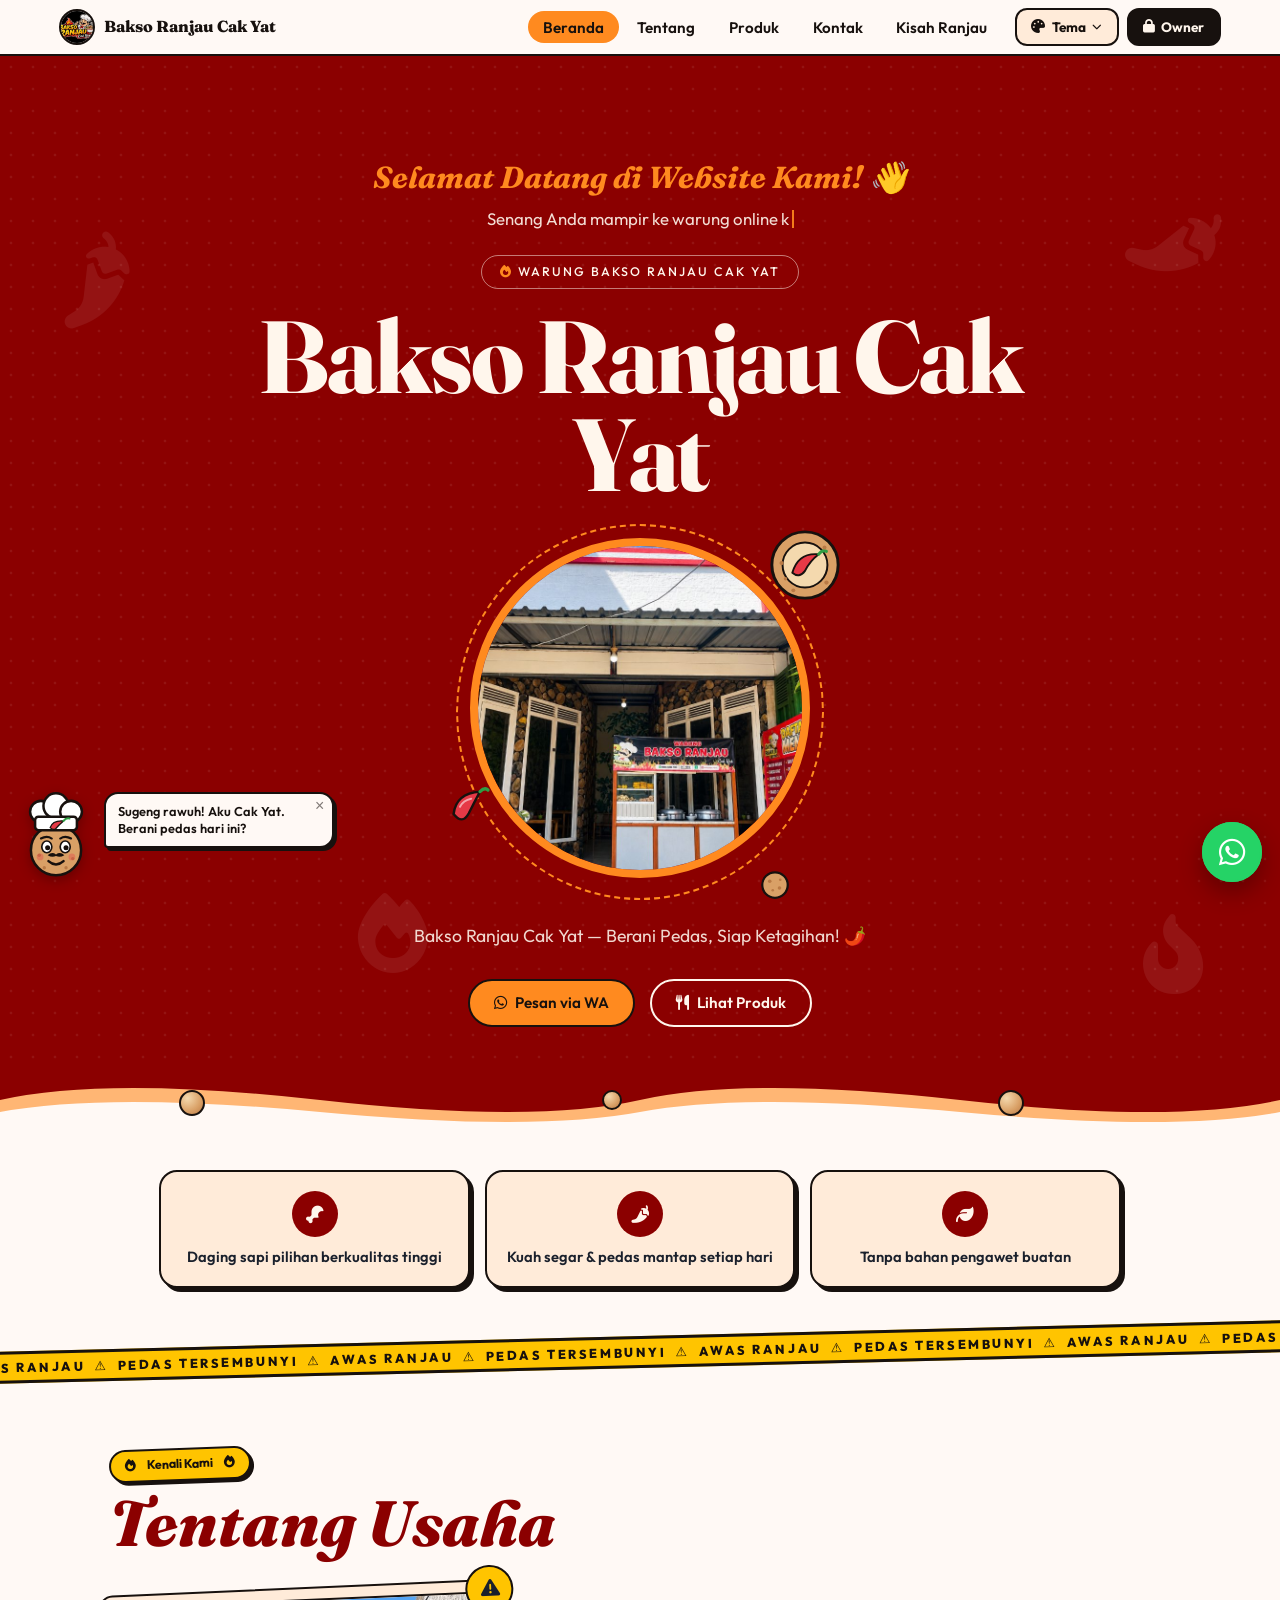
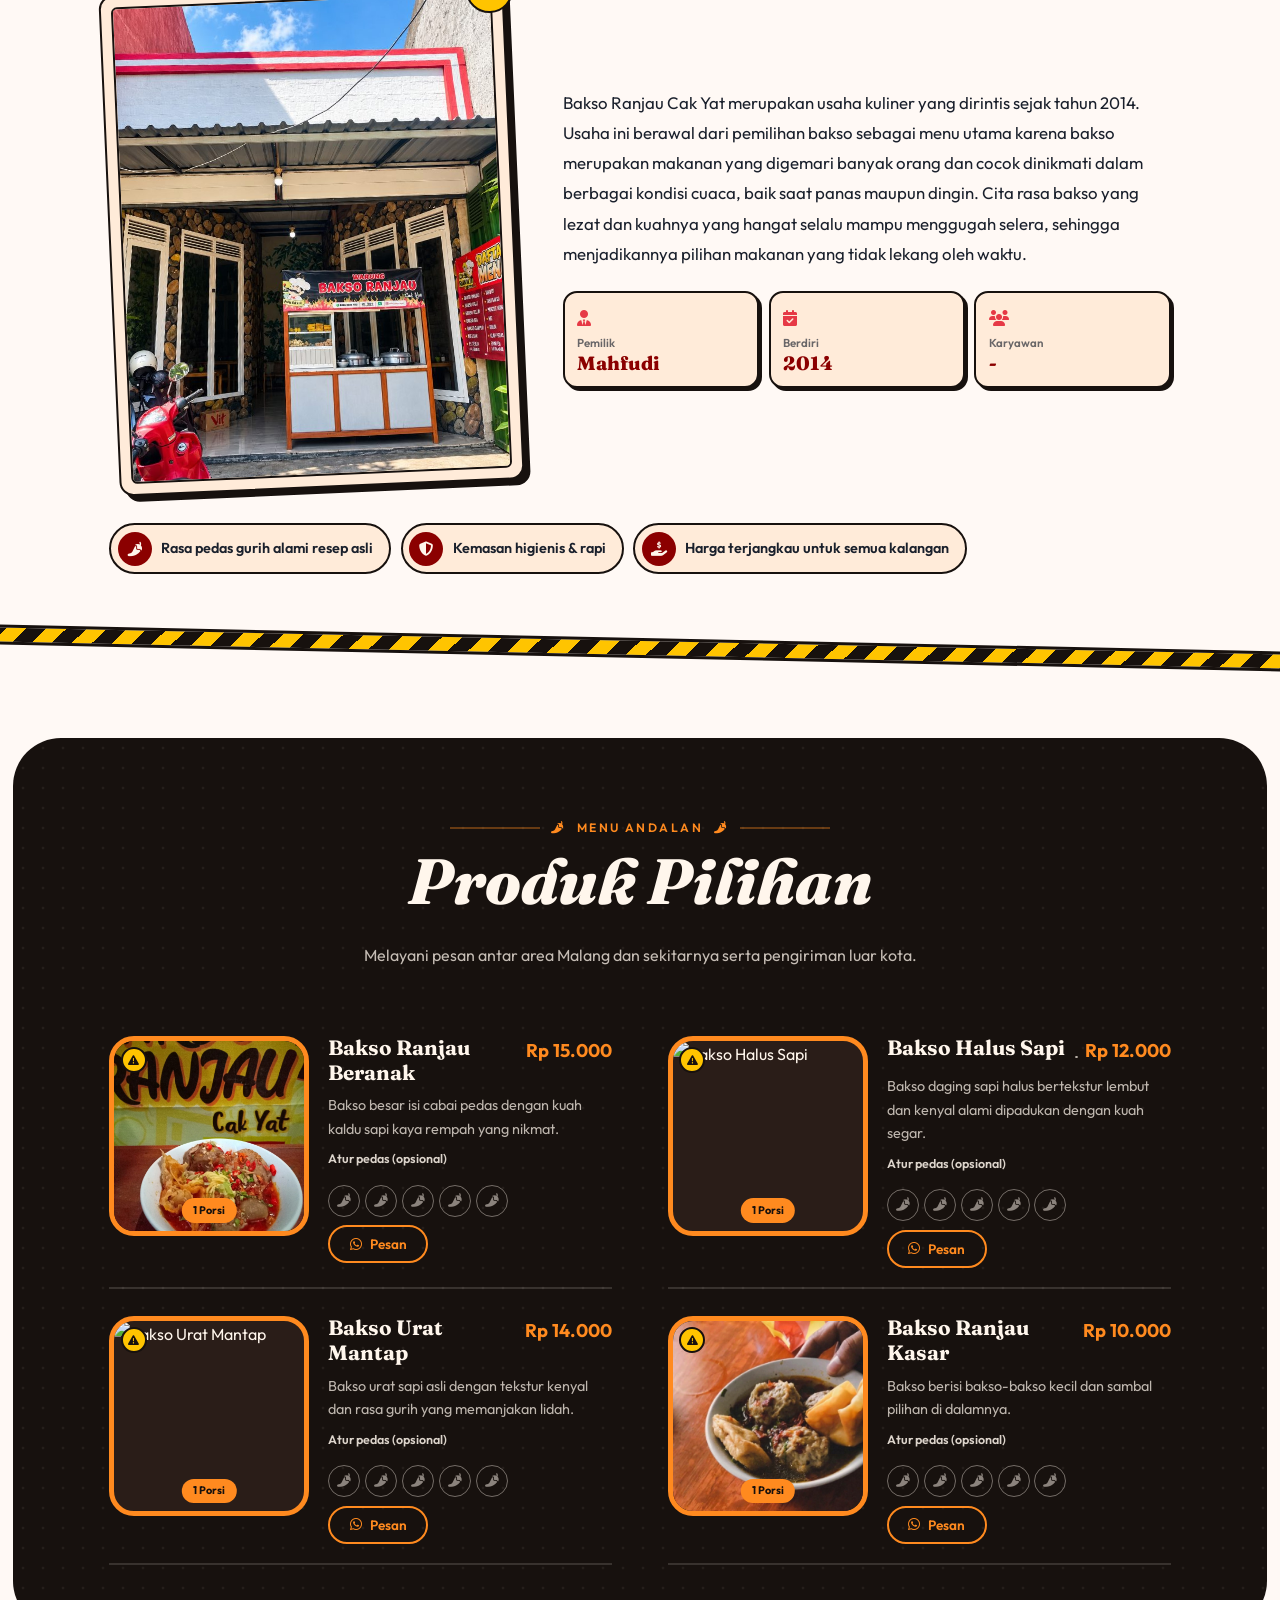
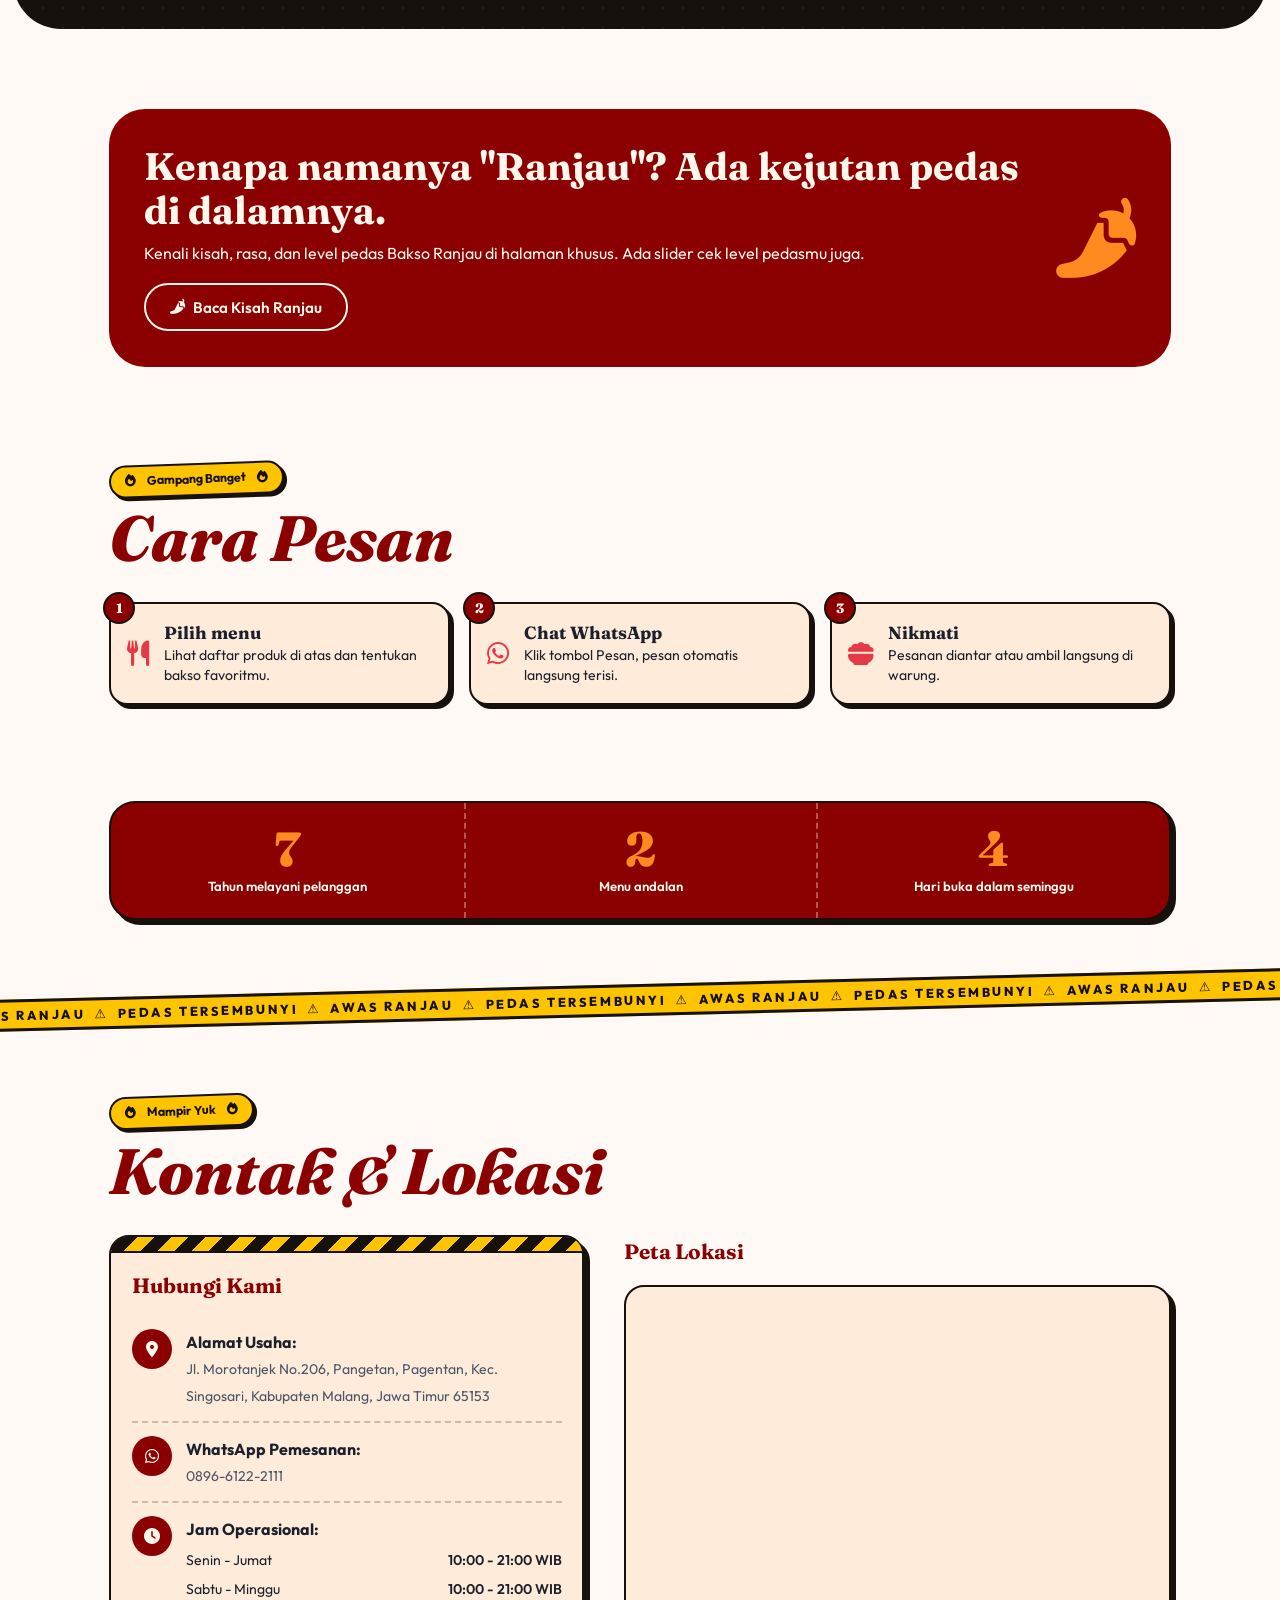
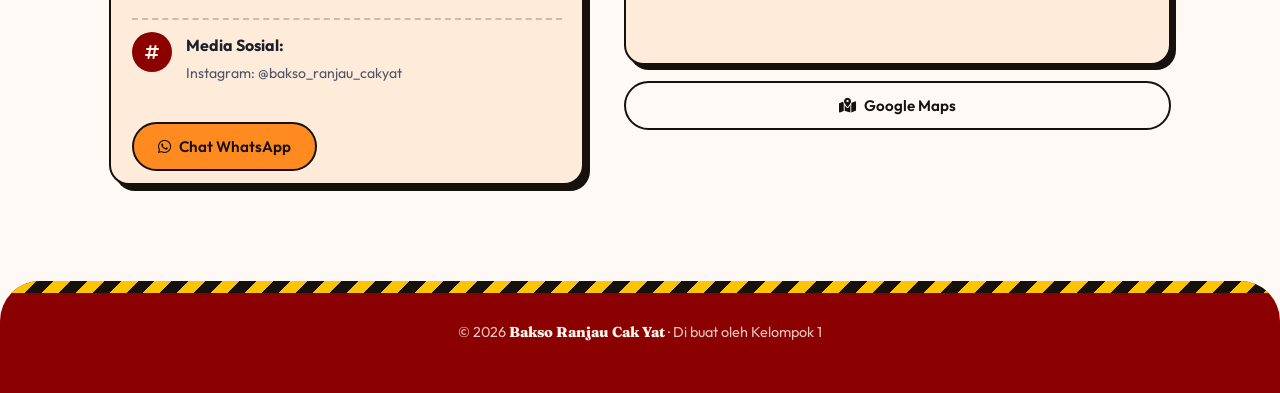
==== commit b3466157: "Add files via upload" ====
--- a/index.html
+++ b/index.html
@@ -305,12 +305,15 @@
         <div class="modal-content" style="max-width: 380px; text-align: center;">
             <button class="modal-close" onclick="closeModal('modalPassword')">&times;</button>
             <h3 style="margin-bottom: 0.8rem; color: var(--warna-utama);"><i class="fa-solid fa-user-shield"></i> Akses Owner</h3>
-            <p style="font-size: 0.85rem; margin-bottom: 1rem; color: #666;">Masukkan password pemilik untuk mengedit:</p>
+            <p id="ketLogin" style="font-size: 0.85rem; margin-bottom: 1rem; color: #666;">Masukkan password pemilik untuk mengedit:</p>
             <div class="form-group">
-                <input type="password" id="inputPassOwner" placeholder="Password Owner" style="text-align: center; font-size: 1rem;">
+                <input type="email" id="inputEmailOwner" placeholder="Email pemilik" autocomplete="username" style="display:none; text-align: center; font-size: 1rem;">
+            </div>
+            <div class="form-group">
+                <input type="password" id="inputPassOwner" placeholder="Password" autocomplete="current-password" style="text-align: center; font-size: 1rem;">
             </div>
             <p id="errorPass" style="color: #E53E3E; font-size: 0.8rem; display: none; margin-bottom: 0.8rem;">Password salah!</p>
-            <button onclick="checkOwnerPass()" class="btn btn-primary" style="width: 100%;">Masuk Panel</button>
+            <button id="btnMasukOwner" onclick="checkOwnerPass()" class="btn btn-primary" style="width: 100%;">Masuk Panel</button>
         </div>
     </div>
 
@@ -379,10 +382,10 @@
 
             <!-- TAB 4: Password Owner -->
             <div id="tabPassword" class="tab-content">
-                <form onsubmit="saveInfoUsaha(event)">
+                <form onsubmit="gantiPassword(event)">
                     <div class="form-group">
-                        <label>Ganti Password Owner</label>
-                        <input type="text" id="editOwnerPass" placeholder="Masukkan password baru">
+                        <label>Ganti Password Login Owner</label>
+                        <input type="text" id="editOwnerPass" placeholder="Masukkan password baru (min. 6 karakter)" autocomplete="new-password">
                     </div>
                     <button type="submit" class="btn btn-primary" style="width: 100%; margin-top: 1rem;">Simpan Password</button>
                 </form>
@@ -390,9 +393,12 @@
 
             <!-- TAB 5: Publikasi -->
             <div id="tabPublikasi" class="tab-content">
-                <p style="font-size:.88rem;margin-bottom:1rem;">Perubahan dari panel ini tersimpan di browser ini. Agar terlihat di semua perangkat: unduh <b>aaa.js</b>, lalu ganti file aaa.js di GitHub. Password baru juga ikut tersimpan di aaa.js.</p>
-                <button type="button" onclick="downloadAaa()" class="btn btn-primary" style="width:100%;"><i class="fa-solid fa-download"></i> Unduh aaa.js Terbaru</button>
-                <button type="button" onclick="resetData()" class="btn btn-danger" style="width:100%;margin-top:.6rem;"><i class="fa-solid fa-rotate-left"></i> Reset ke Data Asli (aaa.js)</button>
+                <p id="statusCloud" style="font-size:.88rem;font-weight:700;margin-bottom:.6rem;"></p>
+                <p id="ketPublikasi" style="font-size:.85rem;margin-bottom:1rem;"></p>
+                <button type="button" id="btnSeed" onclick="unggahAwal()" class="btn btn-primary" style="width:100%;"><i class="fa-solid fa-cloud-arrow-up"></i> Unggah Data Awal ke Cloud (sekali saja)</button>
+                <button type="button" onclick="downloadAaa()" class="btn" style="width:100%;margin-top:.6rem;"><i class="fa-solid fa-download"></i> Unduh aaa.js (cadangan)</button>
+                <button type="button" onclick="keluarOwner()" class="btn btn-warning" style="width:100%;margin-top:.6rem;"><i class="fa-solid fa-right-from-bracket"></i> Keluar dari Panel</button>
+                <button type="button" onclick="resetData()" class="btn btn-danger" style="width:100%;margin-top:.6rem;"><i class="fa-solid fa-rotate-left"></i> Hapus Data Tersimpan di Browser Ini</button>
             </div>
 
         </div>
@@ -423,7 +429,9 @@
     </div>
 
     <script src="aaa.js?v=5"></script>
-    <script src="app.js?v=6"></script>
-    <script src="owner.js?v=6"></script>
+    <script src="firebase-config.js?v=7"></script>
+    <script src="cloud.js?v=7"></script>
+    <script src="app.js?v=7"></script>
+    <script src="owner.js?v=7"></script>
 </body>
 </html>
